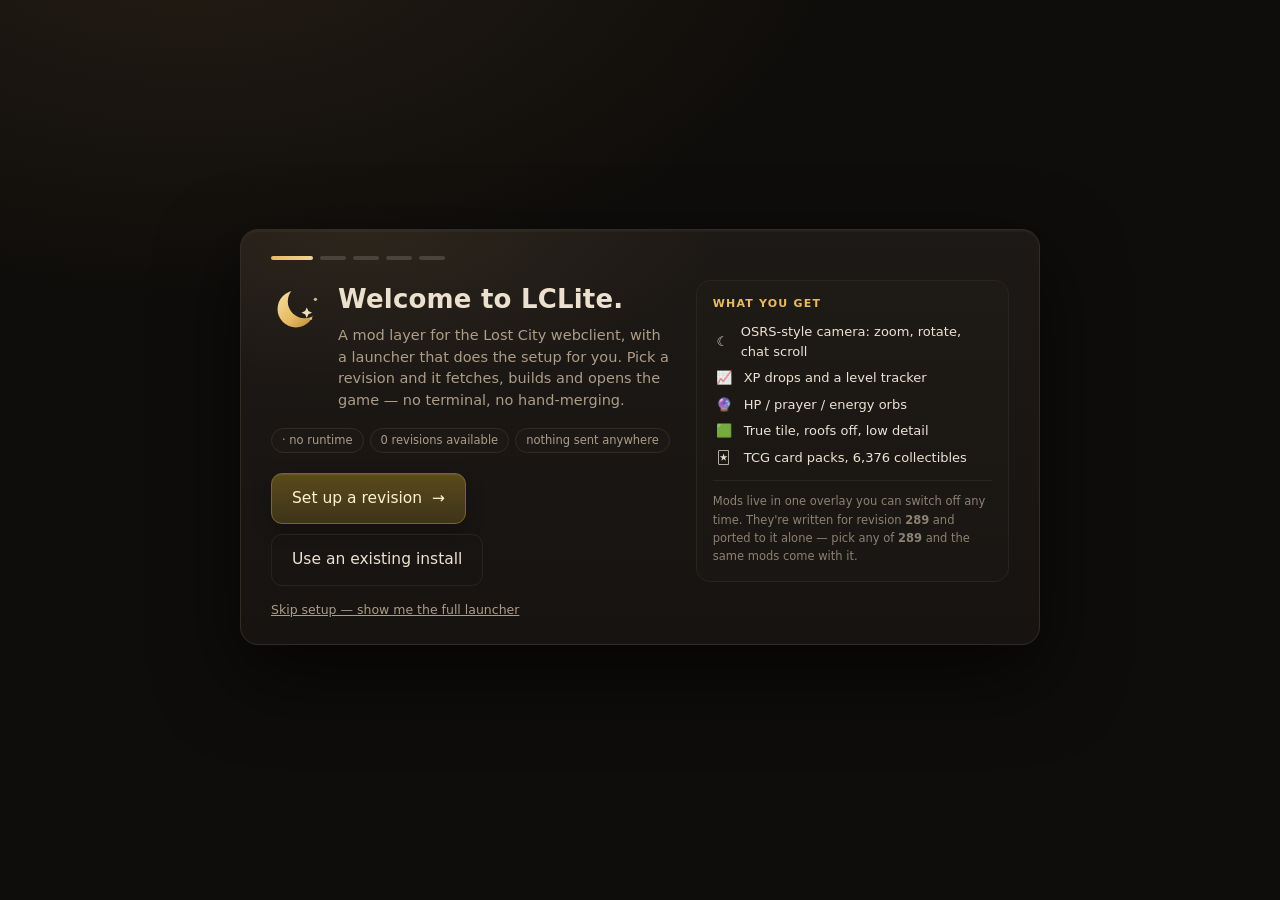
==== launcher/ui/index.html @ 42425c9b "launcher: the overlay's revs.json decides which revisions get mods The launcher hardcoded 289 in fou" ====
<!DOCTYPE html>
<html lang="en">
<head>
<meta charset="utf-8">
<meta name="viewport" content="width=device-width, initial-scale=1">
<title>LCLite launcher</title>
<style>
  :root{
    --bg:#0f0d0b; --bg2:#15120f; --panel:#1a1613; --panel2:#211c18; --panel3:#282218;
    --line:#332c25; --line-soft:#2a2420;
    --text:#ece2d3; --dim:#ac9d88; --dim2:#8d8172;
    --accent:#e6bb63; --accent-dim:#8a6f2f; --good:#8fbf6a; --warn:#d9a75f; --bad:#d9705f;
    --mono:ui-monospace,"Cascadia Mono",Consolas,"SF Mono",monospace;
    --shadow:0 10px 30px #0008, 0 2px 6px #0006;
    --radius:12px;
  }
  *{box-sizing:border-box}
  html,body{height:100%}
  body{
    margin:0;background:radial-gradient(1200px 700px at 15% -10%,#241d14 0%,#0f0d0b 55%) fixed;
    color:var(--text);font:14.5px/1.5 system-ui,"Segoe UI",Roboto,Helvetica,sans-serif;
    -webkit-font-smoothing:antialiased;
  }
  a{color:var(--accent);text-decoration:none}
  a:hover{text-decoration:underline}
  ::selection{background:#e6bb6340}
  *{scrollbar-width:thin;scrollbar-color:#4a4238 transparent}
  ::-webkit-scrollbar{width:11px;height:11px}
  ::-webkit-scrollbar-track{background:transparent}
  ::-webkit-scrollbar-thumb{background:#3f382f;border-radius:99px;border:3px solid transparent;background-clip:content-box}
  ::-webkit-scrollbar-thumb:hover{background:#5a5145;background-clip:content-box}
  button{font:inherit;color:var(--text);background:linear-gradient(180deg,#2b241d,#221c17);border:1px solid var(--line);
    border-radius:9px;padding:8px 13px;cursor:pointer;transition:transform .08s ease,border-color .15s,background .15s,box-shadow .15s}
  button:hover:not(:disabled){border-color:#4d4237;background:linear-gradient(180deg,#332a22,#282019)}
  button:active:not(:disabled){transform:translateY(1px)}
  button:disabled{opacity:.42;cursor:not-allowed}
  button:focus-visible,input:focus-visible,select:focus-visible,.card:focus-visible,
  .install:focus-visible,.rev:focus-visible,summary:focus-visible{outline:2px solid #e6bb6370;outline-offset:2px}
  button.primary{background:linear-gradient(180deg,#5a4a1c,#3d3418);border-color:#7a6526;color:#fdf1cf;box-shadow:0 1px 0 #ffffff14 inset,0 6px 18px #0004}
  button.primary:hover:not(:disabled){background:linear-gradient(180deg,#6b5822,#4a3f1c);border-color:#a08434}
  button.big{padding:13px 20px;font-size:15.5px;border-radius:11px}
  button.ghost{background:transparent;border-color:var(--line-soft)}
  button.ghost:hover:not(:disabled){background:#ffffff08}
  button.danger{color:var(--bad);border-color:#4a2f2c}
  button.danger:hover:not(:disabled){background:#2a1a18;border-color:#6b3f3a}
  input[type=text],input[type=number],select{font:inherit;font-size:13px;background:#100e0c;color:var(--text);
    border:1px solid var(--line);border-radius:9px;padding:8px 10px;width:100%;transition:border-color .15s}
  input:hover,select:hover{border-color:#463c33}
  label.f{display:block;color:var(--dim);font-size:11px;letter-spacing:.9px;text-transform:uppercase;margin:12px 0 4px}

  /* ---------- shell ---------- */
  .screen{animation:screenIn .28s ease both}
  @keyframes screenIn{from{opacity:0;transform:translateY(6px)}to{opacity:1;transform:none}}
  @media (prefers-reduced-motion:reduce){*{animation:none!important;transition:none!important}}
  header.top{position:sticky;top:0;z-index:20;display:flex;flex-wrap:wrap;gap:10px;align-items:center;
    padding:11px 18px;background:#141110ee;backdrop-filter:blur(8px);border-bottom:1px solid var(--line)}
  .brand{display:flex;align-items:center;gap:10px;font-weight:600;letter-spacing:.3px}
  .brand svg{filter:drop-shadow(0 0 10px #e6bb6355)}
  .brand b{font-weight:600}
  .brand span{color:var(--accent)}
  .meta{color:var(--dim2);font-size:12px;display:flex;gap:10px;align-items:center;flex-wrap:wrap}
  .meta .dotsep{opacity:.4}
  .spacer{flex:1}
  .chips{display:flex;gap:6px;flex-wrap:wrap}
  .chip{border:1px solid var(--line);background:#1c1815;border-radius:999px;padding:3px 10px;font-size:11.5px;color:var(--dim);white-space:nowrap}
  .chip.ok{color:var(--good);border-color:#36462c;background:#182014}
  .chip.bad{color:var(--bad);border-color:#4a2f2c;background:#211413}
  .chip.bad{cursor:pointer}

  /* Left column = set up (revisions, installs, mods) and now carries the most
     content, so it gets the wider track; the right column is two compact cards
     (Server, Join server) that want to stay narrow and tall. */
  main.grid{display:grid;grid-template-columns:minmax(420px,1.12fr) minmax(360px,.88fr);gap:16px;padding:16px;align-items:start}
  @media (max-width:1000px){main.grid{grid-template-columns:1fr}}
  section.panel{background:linear-gradient(180deg,#1c1815,#181512);border:1px solid var(--line);border-radius:var(--radius);padding:14px;box-shadow:var(--shadow)}
  section.panel + section.panel{margin-top:16px}
  /* Collapsed sections keep their header and hide everything else. The header is
     the first child, so one rule covers every panel whatever it holds. */
  section.panel.collapsed > *:not(h2){display:none!important}
  section.panel.collapsed{padding-bottom:11px}
  .panel h2{margin:0 0 3px;font-size:12px;letter-spacing:1.3px;text-transform:uppercase;color:var(--accent);display:flex;align-items:center;gap:8px}
  .panel h2 .grow{flex:1}
  button.secToggle{background:none;border:none;color:var(--dim2);padding:2px 4px;font-size:11px;line-height:1;border-radius:6px;
    display:inline-flex;align-items:center;gap:5px;letter-spacing:.6px;text-transform:uppercase}
  button.secToggle:hover:not(:disabled){background:#ffffff0d;color:var(--accent)}
  button.secToggle .chev{font-size:9px;transition:transform .15s}
  section.panel.collapsed button.secToggle .chev{transform:rotate(-90deg)}
  .panel .sub{color:var(--dim2);font-size:12px;margin-bottom:10px}
  .empty{color:var(--dim2);font-size:13px;padding:10px 2px}

  /* ---------- revisions: one at a time, stepped with the arrows ---------- */
  .revlist{display:flex;flex-direction:column;gap:7px;max-height:174px;overflow:auto;padding-right:4px;scrollbar-width:thin}
  .revlist.single{max-height:56px;overflow-y:auto;overflow-x:hidden;scroll-behavior:smooth}
  /* flex-shrink would squeeze every row into the one-row window (min-height:auto
     lets it go below the specified height), so rows are pinned at their size. */
  .revlist .rev{flex:0 0 auto}
  .revlist.single .rev{height:56px;min-height:56px;overflow:hidden}
  .revlist.single .rev .tags{flex-wrap:nowrap;overflow:hidden;min-width:0}
  .stepper{display:flex;gap:5px;align-items:center}
  .stepper button{padding:4px 11px;line-height:1.2;font-size:14px;border-radius:8px;background:linear-gradient(180deg,#2f2820,#251f19)}
  .stepper .count{font-family:var(--mono);font-size:11.5px;color:var(--dim2);min-width:54px;text-align:center}
  /* the arrows are the control here, so keep a scrollbar out of the way */
  .revlist.single{scrollbar-width:none}
  .revlist.single::-webkit-scrollbar{width:0;height:0}
  .rev{display:flex;gap:10px;align-items:center;border:1px solid var(--line-soft);border-radius:10px;padding:9px 11px;
    background:linear-gradient(180deg,#1f1b17,#1a1714);transition:border-color .15s;cursor:default}
  .rev:hover{border-color:#4a4034}
  .rev.rec{border-color:#6d5a24;background:linear-gradient(180deg,#26200f,#1c1810)}
  .rev.installed{border-color:#3d4a2e}
  .rev.plain{cursor:default}
  .rev .num{font-family:var(--mono);font-size:15px;font-weight:600;min-width:52px}
  .rev .tags{display:flex;gap:5px;flex-wrap:wrap;min-width:196px}
  .rev .tag{font-size:10.5px;letter-spacing:.4px;padding:2px 7px;border-radius:6px;border:1px solid var(--line);color:var(--dim2)}
  .rev .tag.rec{color:#f2d79a;border-color:#6d5a24;background:#2a2210}
  .rev .tag.ok{color:var(--good);border-color:#36462c}
  .rev .tag.mods{color:var(--accent);border-color:#5b4a20}
  .rev .tag.off{opacity:.65}
  .rev .grow{flex:1}

  /* ---------- installs ---------- */
  .install{border:1px solid var(--line-soft);border-radius:10px;padding:9px 10px;
    background:#1c1916;cursor:pointer;transition:border-color .15s,background .15s}
  .install .top{display:flex;gap:8px;align-items:center;flex-wrap:wrap}
  .install .path{white-space:nowrap;overflow:hidden;text-overflow:ellipsis;margin-top:2px}
  .install .acts{display:flex;gap:6px;opacity:.62;transition:opacity .15s;margin-left:6px;padding-left:8px;border-left:1px solid var(--line-soft)}
  .install:hover .acts,.install.on .acts{opacity:1}
  .install .acts button{padding:4px 9px;font-size:11.5px}
  .install:hover{background:#221e1a}
  .install.on{border-color:#7a6526;background:linear-gradient(180deg,#26200f,#1d1913)}
  .install .name{font-family:var(--mono);font-size:13.5px}
  .install .path{font-family:var(--mono);font-size:11px;color:var(--dim2);white-space:nowrap;overflow:hidden;text-overflow:ellipsis}
  .pill{font-size:11px;padding:2px 8px;border-radius:999px;border:1px solid var(--line);color:var(--dim)}
  .pill.good{color:var(--good);border-color:#36462c}
  .pill.mods{color:var(--accent);border-color:#5b4a20}

  /* ---------- cards in detail ---------- */
  .card{border:1px solid var(--line-soft);border-radius:11px;padding:12px;background:var(--panel2);margin-bottom:10px}
  .card:last-child{margin-bottom:0}
  .card.selcard{border-left:3px solid var(--accent-dim)}
  .card .cap{font-size:10.5px;letter-spacing:1.1px;text-transform:uppercase;color:var(--dim2);margin-bottom:5px}
  .card h3{margin:0 0 6px;font-size:14px;display:flex;align-items:center;gap:8px}
  .card h3 .grow{flex:1}
  .path{font-family:var(--mono);font-size:11.5px;color:var(--dim2);word-break:break-all}
  .row{display:flex;gap:8px;align-items:center}
  .row.wrap{flex-wrap:wrap}
  .grid2{display:grid;grid-template-columns:1fr 1fr;gap:10px}
  .hint{color:var(--dim2);font-size:12px;margin-top:8px;line-height:1.55}
  details.block{border-top:1px solid var(--line-soft);margin-top:12px;padding-top:10px}
  details.block > summary{cursor:pointer;color:var(--dim);font-size:12.5px;list-style:none;display:flex;align-items:center;gap:7px}
  details.block > summary::-webkit-details-marker{display:none}
  details.block > summary:before{content:"+";color:var(--accent);font-family:var(--mono);width:10px}
  details.block[open] > summary:before{content:"–"}
  details.block > summary:hover{color:var(--text)}
  details.block .inner{padding-top:10px}
  .note{color:var(--warn);font-size:12px;margin-top:8px}
  .status{display:flex;gap:9px;align-items:center;font-size:13px;min-height:22px}
  .dot{width:9px;height:9px;border-radius:50%;background:#5c5145;flex:0 0 auto}
  .dot.live{background:var(--good);box-shadow:0 0 10px #8fbf6a99}
  .dot.busy{background:var(--warn);animation:pulse 1.1s ease-in-out infinite}
  @keyframes pulse{50%{opacity:.3}}
  .modrow{display:flex;gap:9px;align-items:flex-start;padding:6px 0;border-bottom:1px dashed #2b2621}
  .modrow:last-child{border-bottom:none}
  .modrow input[type=checkbox]{margin-top:3px;accent-color:#c9a44f;width:15px;height:15px}
  /* required mods are always on, so they get a locked tick rather than a
     disabled checkbox — a dimmed box reads as "not included" */
  .modcheck{width:15px;height:15px;margin-top:3px;border-radius:4px;flex:0 0 auto;display:grid;place-items:center;
    background:linear-gradient(180deg,#d3ab55,#a98531);color:#241d0e;font-size:11px;font-weight:700;
    box-shadow:0 0 0 1px #6b5a2488}
  .modrow.req .mname::after{content:" · required";color:var(--accent)}
  .modrow.off{opacity:.5}
  .modrow.off .modcheck{cursor:default}
  button.primary.dirty{animation:glow 1.6s ease-in-out infinite}
  @keyframes glow{50%{box-shadow:0 0 0 1px #e6bb6366,0 0 16px #e6bb6333}}
  .modrow .mname{font-size:13px}
  .modrow .mdesc{color:var(--dim2);font-size:11.5px}
  .modlist{overflow:visible;padding-right:6px}
  .modlist .more{color:var(--dim2);font-size:11.5px;padding-top:6px;text-align:center}

  /* ---------- console ---------- */
  .console{margin:0 16px 16px;border:1px solid var(--line);border-radius:var(--radius);background:#0b0908;overflow:hidden;box-shadow:var(--shadow)}
  .console .head{display:flex;gap:8px;align-items:center;padding:8px 11px;border-bottom:1px solid var(--line);background:#141110;font-size:12px}
  .tab{padding:4px 10px;border-radius:7px;border:1px solid transparent;color:var(--dim2);cursor:pointer;font-size:11.5px}
  .tab:hover{color:var(--text)}
  .tab.on{color:var(--text);border-color:#4a4034;background:#221d18}
  .body{font-family:var(--mono);font-size:11.8px;line-height:1.55;padding:10px 12px;height:230px;overflow:auto;white-space:pre-wrap;color:#c9bfb0}
  .body .err{color:var(--bad)} .body .step{color:var(--accent)} .body .cmd{color:#7fa6c8} .body .ok{color:var(--good)}
  .console.min .body{height:0;padding:0 12px}

  /* ---------- toasts ---------- */
  #toasts{position:fixed;right:18px;bottom:18px;display:flex;flex-direction:column;gap:8px;z-index:60;max-width:380px}
  .toast{background:#221d17f2;border:1px solid var(--line);border-left:3px solid var(--accent);border-radius:10px;
    padding:10px 13px;font-size:13px;box-shadow:var(--shadow);animation:toastIn .22s ease both}
  .toast.good{border-left-color:var(--good)} .toast.bad{border-left-color:var(--bad)}
  @keyframes toastIn{from{opacity:0;transform:translateX(12px)}to{opacity:1;transform:none}}

  /* ---------- onboarding wizard ---------- */
  #wizard{min-height:100vh;display:flex;flex-direction:column;align-items:center;justify-content:center;padding:34px 20px 60px}
  .wcard{width:min(800px,100%);background:linear-gradient(180deg,#1d1916,#161311);border:1px solid var(--line);
    border-radius:18px;padding:26px 30px 24px;box-shadow:0 30px 80px #000a,0 2px 0 #ffffff08 inset;position:relative;overflow:hidden}
  .wcard:before{content:"";position:absolute;inset:-40% 40% 60% -30%;background:radial-gradient(closest-side,#e6bb6314,transparent);pointer-events:none}
  .steps{display:flex;gap:7px;margin:0 0 20px;position:relative}
  .steps i{width:26px;height:4px;border-radius:99px;background:#4b433a;transition:background .3s,width .3s;display:block}
  .steps i.on{background:linear-gradient(90deg,var(--accent),#f0d493);width:42px}
  .steps i.done{background:#b9902f}
  .whero{display:flex;align-items:flex-start;gap:15px;margin-bottom:6px}
  .whero svg{flex:0 0 auto;margin-top:3px}
  .wcols{display:grid;grid-template-columns:1.12fr .88fr;gap:26px;align-items:start}
  @media (max-width:700px){.wcols{grid-template-columns:1fr;gap:18px}}
  .aside{border:1px solid var(--line-soft);border-radius:14px;padding:15px 16px;background:linear-gradient(180deg,#1e1a16,#191613)}
  .aside h5{margin:0 0 10px;font-size:11px;letter-spacing:1.2px;text-transform:uppercase;color:var(--accent)}
  .aside ul{list-style:none;margin:0;padding:0;display:flex;flex-direction:column;gap:7px}
  .aside li{font-size:13px;color:var(--text);display:flex;gap:9px;align-items:center}
  .aside li span.i{width:22px;text-align:center;opacity:.95}
  .aside .foot{margin-top:13px;padding-top:11px;border-top:1px solid var(--line-soft);color:var(--dim2);font-size:11.5px;line-height:1.6}
  .wtitle{font-size:26px;font-weight:600;letter-spacing:.2px;margin:0 0 6px}
  .wlede{color:var(--dim);font-size:14.5px;margin:0 0 20px;max-width:58ch}
  .wfoot{display:flex;gap:10px;align-items:center;margin-top:22px;padding-top:16px;border-top:1px solid var(--line-soft)}
  .wfoot .spacer{flex:1}
  .choice{display:flex;gap:14px;align-items:flex-start;border:1px solid var(--line-soft);border-radius:14px;padding:16px;
    background:#1c1916;cursor:pointer;transition:border-color .15s,background .15s,transform .1s;text-align:left;width:100%}
  .choice:hover{border-color:#5c4f3f;background:#221e1a;transform:translateY(-1px)}
  .choice .ico{width:42px;height:42px;border-radius:11px;display:grid;place-items:center;background:#241f18;border:1px solid var(--line);flex:0 0 auto}
  .choice h4{margin:0 0 3px;font-size:15px}
  .choice p{margin:0;color:var(--dim2);font-size:12.5px;line-height:1.5}
  .choice + .choice{margin-top:10px}
  .revecard{display:flex;gap:12px;align-items:center;border:1px solid var(--line-soft);border-radius:12px;padding:12px 14px;
    background:#1b1815;cursor:pointer;transition:border-color .15s,background .15s}
  .revecard + .revecard{margin-top:8px}
  .revecard:hover{border-color:#514636;background:#211d19}
  .revecard.on{border-color:#9c8129;background:linear-gradient(180deg,#302710,#211b10);
    box-shadow:inset 3px 0 0 var(--accent),0 0 0 1px #8a722944,0 8px 22px #0005}
  .revecard .n{font-family:var(--mono);font-size:20px;font-weight:600;min-width:64px}
  .revecard .t{font-size:12px;color:var(--dim2)}
  .revecard .grow{flex:1}
  .revecard .tick{width:20px;height:20px;border-radius:50%;border:1px solid var(--line);display:grid;place-items:center;color:transparent}
  .revecard.on .tick{background:var(--accent);border-color:var(--accent);color:#2a2213}
  .revscroll{max-height:220px;overflow:auto;padding-right:10px;scrollbar-width:thin}
  .footpath{color:var(--dim2);font-size:11.5px;font-family:var(--mono);max-width:34ch;overflow:hidden;
    text-overflow:ellipsis;white-space:nowrap}
  details.more summary{color:var(--dim);cursor:pointer;font-size:12.5px}
  details.more summary:hover{color:var(--accent)}
  details.more .body{color:var(--dim2);font-size:12px;margin-top:8px;line-height:1.7}
  .phases{display:flex;flex-direction:column;gap:9px;margin:6px 0 4px}
  .phase{display:flex;gap:11px;align-items:center;color:var(--dim2);font-size:13.5px;transition:color .2s}
  .phase .mark{width:22px;height:22px;border-radius:50%;border:1px solid var(--line);display:grid;place-items:center;font-size:12px;flex:0 0 auto}
  .phase.active{color:var(--text)}
  .phase.active .mark{border-color:var(--accent);color:var(--accent);animation:spin 1.1s linear infinite;border-top-color:transparent;border-right-color:transparent}
  .phase.done{color:var(--dim)}
  .phase.done .mark{border-color:#3d4a2e;color:var(--good)}
  @keyframes spin{to{transform:rotate(360deg)}}
  .peek{margin-top:12px;background:#0d0b09;border:1px solid var(--line-soft);border-radius:9px;padding:9px 11px;
    font-family:var(--mono);font-size:11.4px;color:#a89c8c;max-height:92px;overflow:auto;white-space:pre-wrap}
  .wcheck{display:flex;flex-wrap:wrap;gap:8px;margin-top:6px}
  .wcheck span{border:1px solid var(--line);border-radius:999px;padding:4px 10px;font-size:12px;color:var(--dim);background:#1b1815}
  .kbd{border:1px solid var(--line);border-bottom-width:2px;border-radius:5px;padding:1px 5px;font-family:var(--mono);font-size:11px;color:var(--dim)}
  .linky{background:none;border:none;color:var(--dim);text-decoration:underline;cursor:pointer;padding:0;font-size:12.5px}
  .linky:hover{color:var(--accent)}
  .skeleton{height:120px;border-radius:12px;background:linear-gradient(90deg,#1b1815,#221e1a,#1b1815);background-size:200% 100%;animation:shimmer 1.4s ease-in-out infinite}
  @keyframes shimmer{0%{background-position:120% 0}100%{background-position:-120% 0}}
  .sronly{position:absolute;width:1px;height:1px;overflow:hidden;clip:rect(0 0 0 0)}
</style>
</head>
<body>
<div id="toasts" aria-live="polite"></div>
<div id="root"><div style="padding:60px"><div class="skeleton" style="width:min(760px,100%);margin:0 auto"></div></div></div>

<script>
const TOKEN = "__LCLITE_TOKEN__";
let S = null, sel = null, view = "auto", logWhich = "job", busyJob = null;
let cursors = { job: 0, server: 0, proxy: 0 }, mainLog = [];
let wiz = { step: 0, rev: null, path: "", jobId: null, phase: -1, error: "", mode: "fresh" };
let folder = "";
// Section signatures: a poll must never stomp on what you're doing (tick boxes,
// typed ports, a selected checkbox), so each block re-renders only when the
// data behind it actually changed.
let sig = { revs: "", installs: "", mods: "" };
// How many mod rows show while the mod list is folded (the list is a fold of its
// own, inside the LCLite mods section).
const MOD_PREVIEW = 2;
let modsOpen = false;
// Sections folded away, adopted from /api/state on the first render. The local
// set is what renders — the 2.5s poll must never flip a panel back under you.
let collapsed = null;

/* ---------------------------------------------------------------- plumbing */
async function api(path, body) {
  const opt = { headers: { "X-LCLite-Token": TOKEN }, method: body === undefined ? "GET" : "POST" };
  if (body !== undefined) { opt.headers["Content-Type"] = "application/json"; opt.body = JSON.stringify(body); }
  const res = await fetch("/api/" + path, opt);
  let data = {};
  try { data = await res.json(); } catch (e) {}
  if (data && data.ok === false) throw new Error(data.error || "request failed");
  return data;
}
const $ = id => document.getElementById(id);
function esc(s){ return String(s == null ? "" : s).replace(/[&<>"]/g, c => ({ "&":"&amp;","<":"&lt;",">":"&gt;",'"':"&quot;" }[c])); }
function mb(bytes){ return bytes ? (bytes/1048576).toFixed(1) + " MB" : ""; }
function ago(ts){
  if (!ts || ts.startsWith("0001")) return "";
  const d = (Date.now() - new Date(ts).getTime()) / 1000;
  if (isNaN(d)) return "";
  if (d < 90) return "just now";
  if (d < 3600) return Math.round(d/60) + " min ago";
  if (d < 86400) return Math.round(d/3600) + " h ago";
  const days = Math.round(d/86400);
  return days === 1 ? "yesterday" : days + " days ago";
}
function toast(msg, kind){
  const el = document.createElement("div");
  el.className = "toast " + (kind || "");
  el.textContent = msg;
  $("toasts").appendChild(el);
  setTimeout(() => { el.style.opacity = "0"; el.style.transform = "translateX(10px)"; el.style.transition = "all .25s"; }, 4200);
  setTimeout(() => el.remove(), 4600);
}
async function act(fn, label, quiet){
  try { return await fn(); }
  catch (e) { if (!quiet) toast((label ? label + ": " : "") + e.message, "bad"); mainLog.push(["err", "!! " + e.message]); throw e; }
}

/* ---------------------------------------------------------------- state */
async function refresh(first){
  try { S = await api("state"); }
  catch (e) { if (first) setTimeout(() => refresh(true), 1500); return; }
  render();
}
async function refreshRevs(force){
  if (force) toast("Reading the Lost City branch lists…");
  try {
    const r = await api("revs");
    if (r.note) toast(r.note, "bad");
    await refresh();
  } catch (e) { toast("Could not read the branch lists: " + e.message, "bad"); }
}

/* ---------------------------------------------------------------- render */
// The wizard is a place you go, not a condition that can flip under you: once
// the setup starts, the install showing up in state must not yank the screen
// away mid-progress. So the view is decided once and then only changed by you.
function decideView(){
  if (view !== "auto") return;
  const fresh = (S.installs || []).length === 0 && !S.skip_wizard;
  view = fresh ? "wizard" : "main";
  // Land on something: the last revision used, else the first install.
  if (view === "main" && !sel && (S.installs || []).length) {
    const pick = (S.installs || []).find(i => i.rev_label === S.last_rev) || (S.installs || [])[0];
    sel = pick.id;
  }
  // Reloading the page during a setup? Pick the install back up where it is.
  const job = S.job;
  if (view === "wizard" && job && job.status === "running" && ["install", "mods", "build"].includes(job.kind)) {
    wiz.step = INSTALLING;
    wiz.rev = job.install_id || wiz.rev;
    wiz.phase = phaseOf(job.step, job.lines || []);
    busyJob = job.id;
    cursors.job = 0;
  }
}

function render(){
  if (!S) return;
  decideView();
  // Sections the user folded away live in launcher.json; adopt them once.
  if (collapsed === null) collapsed = new Set(S.collapsed || []);
  const showWizard = view === "wizard";
  const want = showWizard ? "wizard" : "main";
  if ($("root").dataset.view !== want) {
    $("root").dataset.view = want;
    sig = { revs: "", installs: "", mods: "" };
    sigWiz = "";
    $("root").innerHTML = showWizard ? wizardHTML() : mainHTML();
    if (showWizard) renderWizard(); else { renderMain(true); wireRevScroll(); }
    applySections();
    return;
  }
  if (showWizard) renderWizard(); else renderMain(false);
}

/* ---- collapsible sections -------------------------------------------------- */
// Folded-away sections are remembered in launcher.json, not localStorage: the UI
// port is random per run, so a browser-side preference would reset every launch.
function secToggle(key){
  return `<button class="secToggle" data-sec-toggle="${key}" onclick="toggleSection('${key}')" aria-expanded="true"
    title="fold this section away"><span class="lab">Hide</span><span class="chev">▼</span></button>`;
}

function applySections(){
  if (!collapsed) return;
  document.querySelectorAll("section.panel[data-sec]").forEach(sec => {
    const off = collapsed.has(sec.dataset.sec);
    sec.classList.toggle("collapsed", off);
    const btn = sec.querySelector(".secToggle");
    if (!btn) return;
    btn.setAttribute("aria-expanded", off ? "false" : "true");
    btn.title = off ? "show this section" : "fold this section away";
    const lab = btn.querySelector(".lab");
    if (lab) lab.textContent = off ? "Show" : "Hide";
  });
}

function toggleSection(key){
  if (!collapsed) collapsed = new Set();
  if (collapsed.has(key)) collapsed.delete(key); else collapsed.add(key);
  applySections();
  api("config", { collapsed: [...collapsed] }).catch(e => toast("Could not remember that: " + e.message, "bad"));
}

// Folding the mod list is a view change only: what is ticked lives in modPick, so
// uncommitted ticks survive it (and stay counted).
function toggleModList(){
  modsOpen = !modsOpen;
  const el = $("mods");
  if (el) { el.innerHTML = modsHTML(); refreshModsDirty(); }
}

/* ================================ THE WIZARD ============================= */
const WELCOME = 0, PICK = 1, READY2GO = 2, INSTALLING = 3, DONE = 4;

function wizardHTML(){
  return `<div id="wizard" class="screen"><div class="wcard">
    <div class="steps">${[WELCOME,PICK,READY2GO,INSTALLING,DONE].map(i =>
      `<i class="${wiz.step === i ? "on" : (wiz.step > i ? "done" : "")}"></i>`).join("")}</div>
    <div id="wbody"></div>
  </div></div>`;
}

let sigWiz = "";
function renderWizard(){
  const b = $("wbody");
  if (!b) return;
  // Pressing Start at the end of setup is the last step, not a dead end: once the
  // world answers, move the user on to the launcher itself (after a beat, so the
  // "your world is up" state is visible).
  if (wiz.step === DONE && wiz.autoFinish && !wiz.leaving && S.engine && S.engine.state === "running") {
    wiz.leaving = true;
    setTimeout(() => {
      toast("Here's the launcher — your world is running on the Server panel.", "good");
      finishWizard(true);
    }, 2200);
  }
  // The progress dots live in the static shell, so they are not rebuilt with the
  // step body — update them here or they silently stick on step one.
  document.querySelectorAll(".steps i").forEach((el, i) => {
    el.className = wiz.step === i ? "on" : (wiz.step > i ? "done" : "");
  });
  // Don't rebuild the wizard on every poll: only when something it shows changed.
  // (Live phase ticks are done in place by renderPeek.)
  const s = [wiz.step, wiz.rev, wiz.error, (S.revs || []).length, (S.installs || []).length,
             S.recommended, S.engine && S.engine.state, (S.overlay_revs || []).join(",")].join("|");
  if (s === sigWiz) return;
  sigWiz = s;
  const rec = (S.revs || []).find(r => r.recommended) || (S.revs || [])[0];
  switch (wiz.step) {
    case WELCOME: {
      const modsRev = overlayRevs()[0];
      b.innerHTML = `
        <div class="wcols">
          <div>
            <div class="whero">
              ${logo(52)}
              <div>
                <h1 class="wtitle">Welcome to LCLite.</h1>
                <p class="wlede" style="margin-bottom:0">A mod layer for the Lost City webclient, with a launcher that
                does the setup for you. Pick a revision and it fetches, builds and opens the game — no terminal, no
                hand-merging.</p>
              </div>
            </div>
            <div class="chips" style="margin:16px 0 20px">
              <span class="chip">${mb(S.binary_size)} · no runtime</span>
              <span class="chip">${(S.revs || []).length} revisions available</span>
              <span class="chip">nothing sent anywhere</span>
            </div>
            <div class="row" style="gap:10px;flex-wrap:wrap">
              <button class="primary big" onclick="wizGo(${PICK})">Set up a revision&nbsp; →</button>
              <button class="big ghost" onclick="wizCustom()">Use an existing install</button>
            </div>
            <div style="margin-top:13px"><button class="linky" onclick="wizSkip()">Skip setup — show me the full launcher</button></div>
          </div>
          <aside class="aside">
            <h5>What you get</h5>
            <ul>
              <li><span class="i">☾</span>OSRS-style camera: zoom, rotate, chat scroll</li>
              <li><span class="i">📈</span>XP drops and a level tracker</li>
              <li><span class="i">🔮</span>HP / prayer / energy orbs</li>
              <li><span class="i">🟩</span>True tile, roofs off, low detail</li>
              <li><span class="i">🃏</span>TCG card packs, ${"6,376"} collectibles</li>
            </ul>
            <div class="foot">Mods live in one overlay you can switch off any time. They're written for revision
            <b>${esc(modsRev)}</b> and ported to ${overlayRevs().length > 1 ? "the other revisions this build supports" : "it alone"} — pick any of
            <b>${overlayRevs().map(esc).join(", ")}</b> and the same mods come with it.</div>
          </aside>
        </div>`;
      break;
    }
    case PICK: {
      const playable = (S.revs || []).filter(r => r.engine && r.content);
      const rest = (S.revs || []).filter(r => !(r.engine && r.content));
      if (!wiz.rev && rec) wiz.rev = rec.name;
      b.innerHTML = `
        <h1 class="wtitle">Which Lost City revision would you like to use?</h1>
        <p class="wlede">${rec ? `<b>${esc(rec.name)}</b> is the one Lost City is developing right now${S.recommended_updated ? ` (content updated ${ago(S.recommended_updated)})` : ""} — pick it unless you want to visit an older moment in the game's history.` : "Pick a revision to install."}</p>
        <div class="revscroll">
          ${playable.map(r => {
            const on = r.name === wiz.rev;
            const mods = hasMods(r.name);
            return `<div class="revecard ${on ? "on" : ""}" tabindex="0" role="radio" aria-checked="${on}" onclick="wizPick('${esc(r.name)}')" onkeydown="if(event.key==='Enter'||event.key===' '){event.preventDefault();wizPick('${esc(r.name)}')}">
              <div class="n">${esc(r.name)}</div>
              <div class="grow">
                <div>${r.recommended ? "Recommended" : "Lost City revision"} ${r.client ? "" : "<span class='t'>(server + content only)</span>"}</div>
                <div class="t">${mods ? "LCLite mods available — camera, XP drops, orbs, true tile, TCG" : "vanilla upstream client, no LCLite mods yet (the overlay supports " + overlayRevs().map(esc).join(", ") + ")"}</div>
              </div>
              <div class="tick">✓</div>
            </div>`;
          }).join("")}
        </div>
        ${rest.length ? `<details class="more" style="margin-top:14px"><summary>More branches — client-only work (${rest.length})</summary>
          <div class="body">${rest.map(r => esc(r.name)).join(" · ")}<br>These have no matching server content, so they can't be installed here.</div></details>` : ""}
        <div class="wfoot">
          <button class="ghost" onclick="wizGo(${WELCOME})">Back</button>
          <span class="spacer"></span>
          <span class="footpath" title="${esc(S.data_dir)}">${wiz.rev ? "installs to " + esc(S.data_dir) : "pick a revision to continue"}</span>
          <button class="primary" ${wiz.rev ? "" : "disabled"} onclick="wizGo(${READY2GO})">Continue →</button>
        </div>`;
      break;
    }
    case READY2GO: {
      const mods = hasMods(wiz.rev);
      b.innerHTML = `
        <h1 class="wtitle">What you're getting</h1>
        <p class="wlede">Revision <b>${esc(wiz.rev || "")}</b>, built on your machine.</p>
        <div class="card">
          <h3>We will</h3>
          <div class="phases" style="margin:2px 0 0">
            <div class="phase"><span class="mark">↓</span>Download the Lost City client, engine and content at ${esc(wiz.rev || "")}</div>
            <div class="phase"><span class="mark">⚙</span>Install the server's dependencies (~1 min)</div>
            <div class="phase"><span class="mark">✦</span>${mods ? "Apply the LCLite mods and build your client" : "Build the client bundle"}</div>
          </div>
        </div>
        ${mods ? `<div class="card">
          <h3>LCLite comes along <span class="grow"></span><span class="pill mods">on by default</span></h3>
          <div class="wcheck">
            <span>☾ OSRS camera</span><span>📈 XP drops</span><span>🔮 Stat orbs</span><span>🟩 True tile</span>
            <span>🃏 TCG packs</span><span>🚀 GPU (beta)</span><span>⚙ F1 panel</span>
          </div>
          <div class="hint">Everything is a toggle afterwards — the F1 panel in-game, or this launcher's mod list.</div>
        </div>` : `<div class="note">Heads up: the overlay has no corpus for revision ${esc(wiz.rev || "")} yet, so this revision installs vanilla. Mods are available on ${overlayRevs().map(esc).join(", ")} — you can install one of those later from the launcher.</div>`}
        <div class="hint">Around ${mods ? "1–3" : "1–2"} minutes on a normal connection. Everything stays in <span class="path">${esc(S.data_dir)}</span>.</div>
        <div class="wfoot">
          <button class="ghost" onclick="wizGo(${PICK})">Back</button>
          <span class="spacer"></span>
          <button class="primary big" onclick="wizInstall()">Install &amp; build →</button>
        </div>`;
      break;
    }
    case INSTALLING: {
      const phases = ["Fetching Lost City", "Installing what the server needs", hasMods(wiz.rev) ? "Applying LCLite mods & building" : "Building the client", "Ready to play"];
      b.innerHTML = `
        <h1 class="wtitle">Setting up ${esc(wiz.rev || "")}…</h1>
        <p class="wlede">Sit back — this part is just downloading and compiling. It only happens once per revision.</p>
        ${wiz.error ? `
          <div class="card" style="border-color:#5a3630;background:linear-gradient(180deg,#241816,#1d1413)">
            <h3 style="color:var(--bad)">Setup stopped</h3>
            <div class="hint" style="color:var(--text)">${esc(wiz.error)}</div>
            <div class="row wrap" style="margin-top:12px">
              <button class="primary" onclick="wizInstall()">Try again</button>
              <button onclick="wizGo(${READY2GO})">Back</button>
              <button onclick="finishWizard()">Open the full launcher</button>
            </div>
            <div class="hint">The full log is in the console below.</div>
          </div>`
        : `<div class="phases">${phases.map((p, i) => `
            <div class="phase ${wiz.phase === i ? "active" : (wiz.phase > i ? "done" : "")}">
              <span class="mark">${wiz.phase > i ? "✓" : (wiz.phase === i ? "" : i + 1)}</span>${p}</div>`).join("")}
          </div>
          <div class="peek" id="peek"></div>
          <div class="wfoot">
            <span class="t" style="color:var(--dim2);font-size:12px">Working…</span>
            <span class="spacer"></span>
            <button class="ghost" onclick="openConsoleNow()">Full log →</button>
          </div>`}`;
      break;
    }
    case DONE: {
      const inst = (S.installs || []).find(i => i.rev_label === wiz.rev) || (S.installs || [])[0];
      const eng = S.engine || {};
      b.innerHTML = `
        <div class="whero">
          <div style="width:48px;height:48px;border-radius:14px;display:grid;place-items:center;background:#1f2a17;border:1px solid #3d4a2e;color:var(--good);font-size:24px">✓</div>
          <div>
            <h1 class="wtitle">You're ready.</h1>
            <p class="wlede" style="margin:0">${esc(wiz.rev || "")} is installed and built. Press Start to launch the world and open the client —
            and the launcher itself opens once your world is up.</p>
          </div>
        </div>
        <div class="card">
          <div class="status"><span class="dot ${eng.state === "running" ? "live" : eng.state === "starting" ? "busy" : ""}"></span>
          ${eng.state === "running" ? `World is up — <a href="http://localhost${eng.port == 80 ? "" : ":" + eng.port}/rs2.cgi" target="_blank">open the client</a>`
            : eng.state === "starting" ? "Starting the world…" : "No world running yet"}</div>
          <div class="row wrap" style="margin-top:12px;align-items:flex-end">
            ${eng.state === "running"
              ? `<button class="primary big" onclick="openClient()">Open the client →</button><button onclick="stopServer()">Stop the world</button>`
              : `<button class="primary big" onclick="playFromWizard()">Start ${esc(wiz.rev || "")} →</button>
                 <div style="max-width:120px"><label class="f" style="margin-top:0">Web port</label>
                   <input type="number" id="wizport" min="1" max="65535" value="${eng.port || 80}"></div>`}
          </div>
          <div class="hint">First boot repacks the game cache, so give it a minute — progress and the full log live in the launcher's console.</div>
        </div>
        <div class="wfoot">
          <button class="ghost" onclick="wizGo(${PICK})">Install another revision</button>
          <span class="spacer"></span>
          <button onclick="finishWizard()">Open the launcher now</button>
        </div>`;
      break;
    }
  }
}

function wizGo(step){ wiz.step = step; wiz.error = ""; wiz.leaving = false; render(); }
function wizPick(rev){ wiz.rev = rev; render(); }
function wizCustom(){ wiz.mode = "custom"; pickFolder(true); }
async function wizSkip(){ await act(() => api("config", { skip_wizard: true }), "config", true); view = "main"; await refresh(); }
async function finishWizard(quiet){
  if (wiz.mode !== "custom") await act(() => api("config", { skip_wizard: true }), "config", true);
  view = "main";
  const inst = (S.installs || []).find(i => i.rev_label === wiz.rev);
  if (inst) sel = inst.id;
  await refresh();
  if (!quiet) toast("Launcher unlocked — revisions, mods and custom servers are in the full view.", "good");
}
async function wizInstall(){
  wiz.step = INSTALLING; wiz.phase = 0; wiz.error = ""; render();
  try {
    const r = await api("install", { rev: wiz.rev, client: true, overlay: hasMods(wiz.rev) });
    busyJob = r.job; cursors.job = 0;
    const job = await waitForJob(r.job);
    if (job.status !== "ok") { wiz.error = job.err || "install failed"; render(); return; }
    wiz.phase = 3;
    sel = wiz.rev;
    await refresh();
    setTimeout(() => { wiz.step = DONE; render(); }, 550);
  } catch (e) {
    wiz.error = e.message; render();
  }
}
async function waitForJob(id){
  for (;;) {
    const r = await api("job?id=" + encodeURIComponent(id) + "&since=" + cursors.job).catch(() => null);
    const job = r && r.job;
    if (!job) { await new Promise(s => setTimeout(s, 700)); continue; }
    for (const ln of job.lines || []) {
      cursors.job = Math.max(cursors.job, ln.n + 1);
      pushLog(classify(ln.text), ln.text);
    }
    if (wiz.step === INSTALLING) {
      const p = phaseOf(job.step, job.lines || []);
      if (p > wiz.phase) wiz.phase = p;
      renderPeek();
    }
    if (job.status !== "running") return job;
    await new Promise(s => setTimeout(s, 700));
  }
}
function phaseOf(step, lines){
  const s = (step || "").toLowerCase();
  let p = 0;
  if (/dependenc|npm install/.test(s)) p = 1;
  if (/mod|build|bundle/.test(s)) p = 2;
  return p;
}
function renderPeek(){
  const peek = $("peek");
  if (!peek) return;
  const tail = mainLog.slice(-4).map(l => l[1]).join("\n");
  peek.textContent = tail || "…";
  peek.scrollTop = peek.scrollHeight;
  // phase markers without a full re-render (keeps the spinner smooth)
  document.querySelectorAll("#wbody .phase").forEach((el, i) => {
    el.className = "phase " + (wiz.phase === i ? "active" : (wiz.phase > i ? "done" : ""));
    const m = el.querySelector(".mark");
    if (m) m.textContent = wiz.phase > i ? "✓" : (wiz.phase === i ? "" : String(i + 1));
  });
}

/* ================================ FULL VIEW ============================== */
function mainHTML(){
  // Tool names/versions come straight from --version, so strip the tool's own
  // name ("git version 2.53" / "bun 1.4.2") before showing it.
  const toolList = (S.tools || []).map(t => {
    let v = (t.version || "").replace(/^v/, "");
    if (t.name === "git") v = v.replace(/^git version\s*/i, "");
    if (t.name === "bun") v = v.replace(/^bun\s*/i, "").replace(/^v/, "");
    return { ...t, clean: v };
  });
  const missing = toolList.filter(t => !t.ok);
  // Diagnostic info stays quiet unless it needs you: one chip when everything is
  // there, a clickable one per missing tool when it isn't.
  const tools = toolList.length
    ? (missing.length
        ? missing.map(t => `<span class="chip bad" ${t.name === "bun" ? `onclick="installBun()"` : ""} title="${esc(t.hint || "")}${t.name === "bun" ? " — click to fetch it" : ""}">✗ ${esc(t.name)}</span>`).join("")
        : `<button class="ghost" style="padding:3px 10px;font-size:11.5px" title="click for versions" onclick="showTools()">tools ✓</button>`)
    : "";
  return `
  <div class="screen">
    <header class="top">
      <div class="brand">${logo(22)}<div><b>LCLite</b> <span>launcher</span></div></div>
      <div class="meta">
        <span>v${esc(S.version)}</span><span class="dotsep">·</span>
        <span title="the entire launcher">${mb(S.binary_size)} single file</span>
      </div>
      <span class="spacer"></span>
      <span class="chips">${tools}</span>
      <button class="ghost" onclick="refreshRevs(true)">Refresh branches</button>
      <button class="ghost" onclick="openWizardAgain()">Setup guide</button>
      <button class="ghost" onclick="quitLauncher()">Quit</button>
    </header>

    <main class="grid">
      <div>
        <section class="panel" data-sec="revs">
          <h2>Lost City revisions<span class="grow"></span>
            <span class="stepper">
              <button id="revup" aria-label="previous revision" title="previous revision (or ↑)" onclick="stepRev(-1)">▲</button>
              <span class="count" id="revcount">1 / ${(S.revs || []).length}</span>
              <button id="revdown" aria-label="next revision" title="next revision (or ↓)" onclick="stepRev(1)">▼</button>
            </span>${secToggle("revs")}</h2>
          <div class="sub">${S.revs_at ? "last checked " + ago(S.revs_at) : "from the Lost City repos"} · install a revision here; ones you already have are marked, and live in the list below</div>
          <div class="revlist single" id="revlist">${revRows()}</div>
        </section>

        <section class="panel" data-sec="installs">
          <h2>Installs<span class="grow"></span>
            ${(S.installs || []).length ? `<span class="chip ok">${(S.installs || []).length} installed</span>` : ""}${secToggle("installs")}</h2>
          <div class="sub">your installed revisions — pick one and its mods appear below</div>
          <div id="installs">${installRows()}</div>
          <div id="installcard">${installCardHTML()}</div>
          <details class="block">
            <summary>Use an existing folder instead</summary>
            <div class="inner">
              <div class="path" id="importpath">${folder ? esc(folder) : "no folder picked yet"}</div>
              <div class="row" style="margin-top:9px">
                <button onclick="pickFolder()">Browse…</button>
                <button class="primary" ${folder ? "" : "disabled"} onclick="importFolder()">Add it</button>
              </div>
              <div class="hint">Any folder holding <b>webclient/</b> and <b>engine/</b> works. With <b>lclite/</b> inside it on revision ${esc(overlayRevs().join(" / "))}, mods are offered too.</div>
            </div>
          </details>
        </section>

        <section class="panel" data-sec="mods">
          <h2>LCLite mods<span class="grow"></span>${secToggle("mods")}</h2>
          <div id="mods">${modsHTML()}</div>
        </section>
      </div>

      <div>
        <section class="panel" data-sec="server">
          <h2>Server<span class="grow"></span><span class="chip" style="text-transform:none;letter-spacing:0">this machine</span>${secToggle("server")}</h2>
          ${serverHTML()}
        </section>

        <section class="panel" data-sec="join">
          <h2>Join server<span class="grow"></span><span class="chip" style="text-transform:none;letter-spacing:0">somewhere else</span>${secToggle("join")}</h2>
          ${joinHTML()}
        </section>
      </div>
    </main>

    <div class="console" id="console">
      <div class="head">
        <div class="row" style="gap:4px">
          <div class="tab on" data-which="job" onclick="setLog('job')">Task</div>
          <div class="tab" data-which="server" onclick="setLog('server')">Server</div>
          <div class="tab" data-which="proxy" onclick="setLog('proxy')">Bridge</div>
        </div>
        <span class="spacer"></span>
        <span class="meta" id="jobstatus"></span>
        <button class="ghost" onclick="clearLog()">Clear</button>
        <button class="ghost" onclick="toggleConsole()">Hide</button>
      </div>
      <div class="body" id="logbody"></div>
    </div>
  </div>`;
}

// Which revisions the overlay in this launcher has a corpus for. The server reads it
// from the overlay's revs.json (overlay_revs); a mods chip and the wizard's install
// request both come from here, so there is exactly one answer to "does this rev come
// with mods?".
function overlayRevs(){
  const list = (S.overlay_revs || []).filter(Boolean);
  return list.length ? list : [S.overlay_rev || "289"];
}
function hasMods(rev){ return overlayRevs().includes(String(rev)); }

function revRows(){
  const installed = new Map((S.installs || []).map(i => [i.rev_label || i.id, i]));
  const rank = r => r.recommended ? 0 : ((r.engine && r.content) ? 1 : 2);
  const num = n => { const m = String(n).match(/^[0-9.]+/); return m ? parseFloat(m[0]) : -1; };
  const order = (S.revs || []).slice().sort((a, b) =>
    rank(a) - rank(b) || num(b.name) - num(a.name) || String(a.name).localeCompare(String(b.name)));
  return order.map(r => {
    const have = installed.get(r.name);
    const playable = r.engine && r.content;
    // Ordered by what matters most: a one-row window can clip the tail, so the
    // tooltip carries the full story.
    const tags = [];
    if (r.recommended) tags.push('<span class="tag rec">recommended</span>');
    if (hasMods(r.name)) tags.push('<span class="tag mods">mods available</span>');
    if (!playable) tags.push('<span class="tag off">client only</span>');
    // One accent per list: the row you should press is the recommended revision.
    const cls = r.recommended ? "primary" : "ghost";
    // Installed revisions are a state, not an action — this list installs and
    // reports, it never selects (that lives in the installs list).
    const btn = have
      ? `<span class="chip ok" title="already installed at ${esc(have.path)} — manage it in the installs list">✓ installed</span>`
      : `<button class="${cls}" ${playable ? "" : "disabled"} onclick="install('${esc(r.name)}')">Install</button>`;
    const tip = `${r.name}: ${[r.client ? "client" : null, r.engine ? "engine" : null, r.content ? "content" : null].filter(Boolean).join(" + ")}`
      + (playable ? "" : " — no server content on this branch, so it can't be installed")
      + (have ? ` — installed at ${have.path}` : "");
    return `<div class="rev ${r.recommended ? "rec" : ""} ${have ? "installed" : ""} ${playable ? "" : "plain"}" title="${esc(tip)}">
      <span class="num">${esc(r.name)}</span>
      <span class="tags">${tags.join("")}</span>
      <span class="grow"></span>${btn}</div>`;
  }).join("");
}

// Rows show the TAIL of the path: the folder name is the informative part, and
// truncating the head makes every install look identical (the row's tooltip
// carries the whole path).
function tailPath(p, max){
  const s = String(p == null ? "" : p);
  const n = max || 46;
  return s.length <= n ? s : "…" + s.slice(s.length - n + 1);
}

function installRows(){
  const list = S.installs || [];
  if (!list.length) return `<div class="empty">Nothing here yet — pick a revision above and we'll do the rest.</div>`;
  return list.map(i => `
    <div class="install ${sel === i.id ? "on" : ""}" tabindex="0" onclick="selectInstall('${esc(i.id)}')"
         onkeydown="if(event.key==='Enter'){selectInstall('${esc(i.id)}')}" title="${esc(i.path)}">
      <div class="top">
        <span class="name">${esc(i.id)}</span>
        ${i.missing ? '<span class="tag off" title="this folder is gone — remove it from the list">missing</span>' : ""}
        ${i.custom ? '<span class="tag off">existing folder</span>' : ""}
        ${i.missing ? "" : (i.mods_allowed ? `<span class="pill mods" title="${(i.mods || []).length || 0} of the available mods are built into this install">${(i.mods || []).length ? `${(i.mods || []).length} mods` : "no mods yet"}</span>` : "")}
        ${i.missing ? "" : (i.engine_deps
          ? '<span class="pill good" title="the engine\'s dependencies are installed — this install can start">ready</span>'
          : '<span class="pill" title="the engine\'s dependencies are not installed yet — install this revision again to finish setup">setup incomplete</span>')}
        <span class="grow"></span>
        <span class="acts">
          <button class="ghost" title="take it out of this list — nothing is deleted from disk" onclick="event.stopPropagation();removeInstall('${esc(i.id)}', false)">Remove</button>
          <button class="danger" title="${i.custom ? "folders you added are never deleted from here" : "delete these files from disk (asks first)"}"
            ${i.custom ? "disabled" : ""} onclick="event.stopPropagation();removeInstall('${esc(i.id)}', true)">Delete files</button>
        </span>
      </div>
      <div class="path" title="${esc(i.path)}">${esc(tailPath(i.path))}</div>
    </div>`).join("");
}

function currentInstall(){ return (S.installs || []).find(i => i.id === sel) || null; }

// What the tree currently has applied, so a tick can tell you it's not committed yet.
let modsBase = [];
// The picked mods live in JS, not in the DOM: the list folds to MOD_PREVIEW rows,
// and a hidden checkbox must still count — reading the DOM would make Apply strip
// every mod you can't see.
let modPick = null;

// initModPick seeds the selection from the install's applied mods (or the full
// available set when nothing has been applied yet). Required mods are always in.
// Mods with no hunks for this revision are never seeded: they cannot be applied here,
// so ticking them would make the dirty flag lie and the apply report a phantom change.
function initModPick(i){
  if (!i) { modPick = new Set(); return; }
  const here = (i.mods_available || []).filter(m => m.available !== false);
  const avail = here.map(m => m.name);
  const required = here.filter(m => m.required).map(m => m.name);
  const on = (i.mods && i.mods.length) ? i.mods : avail;
  modPick = new Set(avail.filter(n => on.includes(n) || required.includes(n)));
}

function modSelection(){
  return [...(modPick || [])].sort();
}

function onModTick(el){
  if (!modPick) modPick = new Set();
  if (el.checked) modPick.add(el.dataset.mod); else modPick.delete(el.dataset.mod);
  refreshModsDirty();
}

function refreshModsDirty(){
  const cur = modSelection();
  const base = [...modsBase].sort();
  const dirty = JSON.stringify(cur) !== JSON.stringify(base);
  const hint = $("modsdirty");
  if (hint) hint.style.display = dirty ? "" : "none";
  const btn = $("applymods");
  if (btn) {
    btn.classList.toggle("dirty", dirty);
    btn.textContent = dirty ? "Apply mods & build *" : "Apply mods & build";
  }
}

// The selected install: what it is, how it's doing, and the two git-level jobs
// (update / rebuild). It sits under the install list because it describes the
// row you picked — the everyday things (Start, mods) have panels of their own.
function installCardHTML(){
  const i = currentInstall();
  if (!i) {
    return `<div class="empty">${(S.installs || []).length ? "Pick an install above." : "Install a revision and it shows up here — mods, server, housekeeping."}</div>`;
  }
  if (i.missing) {
    return `
      <div class="card" style="border-color:#5a3630;background:linear-gradient(180deg,#241816,#1d1413)">
        <h3 style="color:var(--bad)">This folder is gone</h3>
        <div class="path">${esc(i.path)}</div>
        <div class="hint">The launcher remembers it, but nothing is at that path any more — it was moved,
        deleted, or it points at an older layout. Taking it out of the list changes nothing on disk.</div>
        <button style="margin-top:10px" onclick="removeInstall('${esc(i.id)}', false)">Remove from the list</button>
      </div>`;
  }
  const facts = [
    i.has_client ? "client ✓" : "client ✗",
    i.has_engine ? "engine ✓" : "engine ✗",
    i.has_overlay ? "overlay ✓" : "overlay ✗",
    i.engine_deps ? "deps ✓" : "deps ✗",
    i.client_bundle ? "bundle ✓" : "bundle ✗"
  ].join(" · ");
  return `
    <div class="card selcard">
      <div class="cap">Selected install</div>
      <h3>${esc(i.rev_label || i.id)} ${i.custom ? '<span class="tag off">existing folder</span>' : ""}
        <span class="grow"></span>${i.engine_deps
          ? '<span class="pill good" title="the engine\'s dependencies are installed — this install can start">ready</span>'
          : '<span class="pill" title="the engine\'s dependencies are not installed yet">setup incomplete</span>'}</h3>
      ${i.engine_deps ? "" : `<div class="hint" style="margin-top:2px">The engine's dependencies aren't installed here yet, so
        <b>Start</b> would fail — ${i.custom
          ? `run <span class="path">npm install</span> in its <span class="path">engine/</span> folder to finish it.`
          : `<b>Update from GitHub</b> below installs them.`}</div>`}
      <div class="row wrap" style="margin-top:9px">
        <button onclick="updateInstall()" ${i.custom ? "disabled" : ""}
          title="pull the newest upstream code into this install, then re-apply your mods">Update from GitHub</button>
        <button onclick="buildOnly()" title="re-apply the mods and rebuild the client bundle">Rebuild client</button>
      </div>
      <details class="block"><summary>What's in this install</summary>
        <div class="inner">
          <div class="path">${esc(i.path)}</div>
          <div class="hint" style="margin-top:6px">${facts}${i.built_at && !i.built_at.startsWith("0001") ? " · built " + ago(i.built_at) : ""}</div>
          <div class="hint"><b>webclient/</b> the browser client · <b>engine/</b> the world · <b>content/</b> game data${i.has_overlay ? " · <b>lclite/</b> the mod overlay" : ""}.
          <b>Update from GitHub</b> is the safe way to move this install forward; it refuses if you have local changes.</div>
        </div>
      </details>
    </div>`;
}

// Mods for the selected install. Own panel, under the install list: the right
// column leads with the things you press every day (Start, Join server).
// The list itself starts folded to MOD_PREVIEW rows — the panel then reads as
// "here are your mods" at a glance, and the full list is one click away.
function modsHTML(){
  const i = currentInstall();
  if (!i) {
    return `<div class="empty">${(S.installs || []).length ? "Pick an install above — its mods show up here." : "Install a revision and its mods show up here."}</div>`;
  }
  if (i.missing) {
    return `<div class="note" style="margin-top:0">This install's folder is gone, so there is nothing to mod — take it out of the list above.</div>`;
  }
  if (!i.mods_allowed) {
    return `<div class="note" style="margin-top:0">${i.has_overlay
      ? `This overlay has no corpus for revision ${esc(i.rev_label || "?")} — the mods it ships are for ${esc(overlayRevs().join(", "))}, so they stay off here.`
      : `No LCLite overlay in this install, so there are no mods to switch on — LCLite's mods live in the ${esc(overlayRevs()[0])} install.`}</div>`;
  }
  // modPick is the source of truth for what is ticked (see initModPick): the list
  // can be folded, so the DOM is not.
  const chosen = modPick || new Set((i.mods && i.mods.length) ? i.mods : (i.mods_available || []).filter(m => m.available !== false).map(m => m.name));
  const rows = (i.mods_available || []).map(m => `
    <div class="modrow ${m.required ? "req" : ""}${m.available === false ? " off" : ""}">
      ${m.available === false
        ? `<span class="modcheck" data-mod="${esc(m.name)}" data-unavailable="1" title="no hunks for ${esc(i.rev_label || "this revision")} — the overlay supports this mod on ${esc(overlayRevs().join(", "))}">—</span>`
        : m.required
          ? `<span class="modcheck" data-mod="${esc(m.name)}" data-required="1" title="always included">✓</span>`
          : `<input type="checkbox" data-mod="${esc(m.name)}" ${chosen.has(m.name) ? "checked" : ""} onchange="onModTick(this)">`}
      <div><div class="mname">${esc(m.label)}${m.available === false ? ' <span class="tag off">not on this revision</span>' : ""}</div><div class="mdesc">${esc(m.desc)}</div></div>
    </div>`);
  const n = rows.length;
  const unavailable = (i.mods_available || []).filter(m => m.available === false).length;
  const shown = modsOpen ? rows : rows.slice(0, MOD_PREVIEW);
  const more = n > MOD_PREVIEW
    ? `<div class="more"><button class="linky" onclick="toggleModList()">${modsOpen ? "Show fewer ▴" : `Show all ${n} mods ▾`}</button>${modsOpen ? "" : ` · ${MOD_PREVIEW} of ${n} shown`}</div>`
    : "";
  return `
    <div class="sub" style="margin:0 0 8px">For <b>${esc(i.rev_label || i.id)}</b> — ${modsOpen
      ? "tick what you want, then apply. Unticked mods are stripped back to upstream."
      : `the first ${Math.min(MOD_PREVIEW, n)} are shown; open the list to tick the rest. <b>Applying removes every mod you haven't ticked.</b>`}${i.overlay_source === "checkout" ? ` These come from <span class="path" title="${esc(i.overlay_path || "")}">${esc(tailPath(i.overlay_path, 38))}</span>, so edits there apply straight away.` : ""}</div>
    ${unavailable ? `<div class="hint" style="margin:0 0 8px">${unavailable} mod${unavailable === 1 ? " has" : "s have"} no hunks for ${esc(i.rev_label || "this revision")} yet and stay off — a mod is all-or-nothing per revision, because half a mod is a broken mod. Porting one is <span class="path">node tools/port.mjs ${esc(i.rev_label || "")}</span>.</div>` : ""}
    <div class="row wrap">
      <button class="primary" id="applymods" onclick="applyMods()">Apply mods &amp; build</button>
      <button onclick="stripMods()" title="take every mod off and leave the upstream client">Remove mods</button>
      <span class="note" id="modsdirty" style="display:none;margin:0 0 0 4px">Not applied yet — the client still has the old set.</span>
    </div>
    <div class="modlist" style="margin-top:9px">${shown.join("") || '<div class="empty">no mods found in lclite/mods</div>'}</div>
    ${more}
    <details class="block"><summary>Something's broken? Reset to pristine</summary>
      <div class="inner hint">Throws away every local change in webclient/ and engine/ with git — the blunt repair for a tree that drifted. Use <b>Remove mods</b> for ordinary mod removal.</div>
      <button class="danger" style="margin-top:9px" onclick="revertMods()">Reset to pristine</button>
    </details>`;
}

function serverHTML(){
  const e = S.engine || {};
  return `
    <div class="card">
      <div class="status"><span class="dot" id="sdot"></span><span id="serverstatus"></span></div>
      <div class="grid2" style="margin-top:12px">
        <div><label class="f">Web port</label>
          <input type="number" id="port" min="1" max="65535" value="${e.port || 80}"
            style="max-width:104px;font-family:var(--mono);text-align:center" oninput="this.dataset.touched=1"></div>
        <div><label class="f">&nbsp;</label>
          <div class="row">
            <button class="primary" style="flex:1" id="playbtn" onclick="play()">Start</button>
            <button id="stopbtn" onclick="stopServer()">Stop</button>
          </div>
        </div>
      </div>
      <div class="hint">Starts the install you picked on the left, then opens the client once the world is up.</div>
      <details class="block"><summary>Ports &amp; running two worlds</summary>
        <div class="inner hint">Runs <span class="path">npm run quickstart</span> inside that install's engine folder. The engine takes three
        ports — the web port above, the game port (43594) and the setup page (8898) — and the launcher moves the last two out of the way if
        they're taken, which is how two revisions can run side by side. The first boot repacks the game cache and can take a minute.</div>
      </details>
    </div>`;
}

// Joining someone else's world is a different job from running your own, so it
// gets its own panel instead of being a footnote under the local server.
// The everyday path is one field and one button; the bridge port and whose
// client to serve are real choices but not first-run ones, so they fold away.
function joinHTML(){
  return `
    <div class="card">
      <label class="f">Server address</label>
      <input type="text" id="remoteurl" placeholder="play.example.com:443">
      <div class="hint" style="margin-top:5px">Hostname, IP or full URL — <span class="path">192.168.1.20:8888</span> and <span class="path">https://play.example.com</span> both work.</div>
      <div class="row wrap" style="margin-top:11px">
        <button class="primary" id="bridgebtn" onclick="startProxy()">Bridge &amp; play</button>
        <button onclick="openDirect()">Open directly</button>
        <button id="stopbridgebtn" onclick="stopProxy()">Stop bridge</button>
      </div>
      <div class="hint" id="bridgehint"></div>
      <details class="block"><summary>Advanced — bridge port and whose client to serve</summary>
        <div class="inner">
          <div class="grid2">
            <div><label class="f">Bridge port</label><input type="number" id="proxyport" min="1" max="65535" value="${S.proxy_port || 8890}"></div>
            <div><label class="f">Serve my build</label>
              <select id="proxylocal">
                <option value="0">no — use their client</option>
                <option value="1">yes — my client, their world</option>
              </select></div>
          </div>
          <div class="hint">The client dials whatever host served it, so the bridge tunnels both the page and the game socket to that address.
          <b>Serve my build</b> swaps in your own built client, which is how your mods follow you onto someone else's world.
          A server that pins <b>allowedOrigin</b> can refuse a bridged socket — open it directly instead.</div>
        </div>
      </details>
    </div>`;
}

/* ---- one-revision-at-a-time stepper ------------------------------------- */
let revStep = 0;

function revRowStep(list){
  const rows = list.querySelectorAll(".rev");
  if (rows.length < 2) return rows[0] ? rows[0].offsetHeight + 7 : 0;
  return rows[1].offsetTop - rows[0].offsetTop;   // gap-proof: ask the layout
}

function stepRev(delta){
  const list = $("revlist");
  if (!list) return;
  const n = list.querySelectorAll(".rev").length;
  revStep = Math.max(0, Math.min(n - 1, revStep + delta));
  list.scrollTop = revStep * revRowStep(list);
  updateRevCount(list);
}

function updateRevCount(list){
  const el = $("revcount");
  if (!el || !list) return;
  const n = list.querySelectorAll(".rev").length;
  el.textContent = `${n ? revStep + 1 : 0} / ${n}`;
  const up = $("revup"), down = $("revdown");
  if (up) up.disabled = revStep <= 0;
  if (down) down.disabled = revStep >= n - 1;
}

// keep the arrows honest when the mouse wheel is used instead of the buttons
function wireRevScroll(){
  const list = $("revlist");
  if (!list) return;
  updateRevCount(list);
  list.onscroll = () => {
    const step = revRowStep(list);
    if (step > 0) revStep = Math.max(0, Math.round(list.scrollTop / step));
    updateRevCount(list);
  };
  list.scrollTop = revStep * revRowStep(list);
}

function renderMain(force){
  const sRevs = JSON.stringify((S.revs || []).map(r => [r.name, r.recommended, r.engine, r.content]))
    + "|" + overlayRevs().join(",") + "|" + JSON.stringify((S.installs || []).map(i => [i.id, i.rev_label, i.engine_deps, i.mods_allowed]));
  // The install list and the card under it describe the same rows, so they share
  // one signature; the mods panel gets its own (it is the one block a poll must
  // never rebuild while you are ticking boxes).
  const sInstalls = JSON.stringify((S.installs || []).map(i => [i.id, i.path, i.custom, i.missing, i.rev_label,
    i.engine_deps, i.mods_allowed, (i.mods || []).length, i.built_at, i.has_overlay, i.has_client, i.has_engine, i.client_bundle])) + "|" + sel;
  const cur = currentInstall();
  const sMods = JSON.stringify(cur ? [cur.id, cur.rev_label, cur.missing, cur.mods_allowed, cur.has_overlay,
    cur.overlay_source, cur.overlay_path, cur.mods, (cur.mods_available || []).length] : null) + "|" + overlayRevs().join(",");

  if (force || sRevs !== sig.revs) { sig.revs = sRevs; const el = $("revlist"); if (el) el.innerHTML = revRows(); wireRevScroll(); }
  if (force || sInstalls !== sig.installs) {
    sig.installs = sInstalls;
    const el = $("installs"); if (el) el.innerHTML = installRows();
    const card = $("installcard"); if (card) card.innerHTML = installCardHTML();
  }
  if (force || sMods !== sig.mods) {
    sig.mods = sMods;
    const el = $("mods");
    if (el) {
      const i = currentInstall();
      // the baseline for "did you change the selection" is what CAN be applied here
      modsBase = i ? ((i.mods && i.mods.length) ? i.mods.slice() : (i.mods_available || []).filter(m => m.available !== false).map(m => m.name)) : [];
      initModPick(i);
      el.innerHTML = modsHTML();
      refreshModsDirty();
    }
  }

  renderServerLive();
  const js = $("jobstatus");
  const j = S.job;
  if (js) js.innerHTML = j ? `${esc(j.kind)} · <b>${esc(j.status)}</b>${j.step ? " · " + esc(j.step) : ""}` : (S.busy ? "working…" : "");
}

// The server card is updated in place: re-rendering it would wipe a half-typed port.
function renderServerLive(){
  const e = S.engine || {}, p = S.proxy || {};
  const state = e.state || "stopped";
  const dot = $("sdot");
  if (dot) dot.className = "dot " + (state === "running" ? "live" : state === "starting" ? "busy" : "");
  const st = $("serverstatus");
  if (st) {
    const url = `http://localhost${e.port == 80 ? "" : ":" + (e.port || 0)}/rs2.cgi`;
    st.innerHTML = state === "running"
      ? `serving <b>${esc(e.install)}</b> on port ${e.port}${e.game_port ? ` <span class="chip">game ${e.game_port}</span>` : ""} — <a href="${url}" target="_blank">open client</a>`
      : state === "starting" ? `starting <b>${esc(e.install)}</b>… first boot repacks the cache`
      : state === "failed" ? `<span style="color:var(--bad)">stopped: ${esc(e.error || "see the log")}</span>`
      : "no world running";
  }
  const pb = $("playbtn"); if (pb) pb.disabled = state === "running" || state === "starting";
  const sb = $("stopbtn"); if (sb) sb.disabled = !(state === "running" || state === "starting");
  const bb = $("bridgebtn"); if (bb) bb.disabled = !!p.running;
  const sbb = $("stopbridgebtn"); if (sbb) sbb.disabled = !p.running;
  // The bridge has no card title to carry its state any more, so say it here —
  // and say it live, or the panel claims "not bridging" while it is.
  const bh = $("bridgehint");
  if (bh) bh.innerHTML = p.running
    ? `<span class="pill good">bridging</span> ${esc(p.target || "")} — <a href="${p.url || "#"}" target="_blank">open your client</a>`
    : "Not bridging. <b>Bridge &amp; play</b> gives a remote server a localhost address so your browser can reach it.";
  const port = $("port");
  if (port && !port.dataset.touched && (state === "running" || state === "starting") && e.port) port.value = e.port;
}

/* ---------------------------------------------------------------- actions */
function selectInstall(id){ sel = id; render(); }
async function install(rev){
  toast(`Installing ${rev} — this takes a minute…`);
  const r = await act(() => api("install", { rev, client: true, overlay: hasMods(rev) }), "install");
  if (!r) return;
  const job = await waitForJob(r.job);
  if (job.status === "ok") { sel = rev; toast(`${rev} is ready — press Start.`, "good"); }
  else toast(job.err || "install failed", "bad");
  await refresh();
}
// From the wizard's last step: remember that finishing is the intent.
function playFromWizard(){
  wiz.autoFinish = true;
  play();
}
async function play(id){
  const inst = id ? (S.installs || []).find(i => i.id === id) : currentInstall();
  if (!inst) { toast("Pick an install first.", "bad"); return; }
  sel = inst.id;
  const field = $("port") || $("wizport");
  const port = parseInt((field && field.value) || "0", 10);
  const r = await act(() => api("run", { id: inst.id, port, open: true }), "play", true);
  if (r) { setLog("server"); toast(`Starting ${inst.id} — the client opens when the world is up.`, "good"); }
  await refresh();
}
async function stopServer(){ await act(() => api("stop", {}), "stop", true); toast("Server stopped."); await refresh(); }
async function openClient(){
  const e = S.engine || {};
  if (e.port) window.open(`http://localhost${e.port == 80 ? "" : ":" + e.port}/rs2.cgi`, "_blank");
}
async function applyMods(){
  const i = currentInstall(); if (!i) return;
  // only mods that exist for this revision: the rest are reported, not requested
  const here = new Set((i.mods_available || []).filter(m => m.available !== false).map(m => m.name));
  const mods = modSelection().filter(n => here.has(n));
  toast(`Applying ${mods.length} mods and rebuilding…`);
  const r = await act(() => api("apply", { id: i.id, mods }), "apply");
  if (!r) return;
  const job = await waitForJob(r.job);
  toast(job.status === "ok" ? "Mods are live — reload the client page." : (job.err || "apply failed"), job.status === "ok" ? "good" : "bad");
  await refresh();
}
async function revertMods(){ const i = currentInstall(); if (!i) return; const r = await act(() => api("reset", { id: i.id }), "reset"); if (r) toast("Working tree reset to pristine."); await refresh(); }
async function stripMods(){ const i = currentInstall(); if (!i) return; const r = await act(() => api("strip", { id: i.id }), "strip"); if (r) toast("Every mod is off — back to upstream."); await refresh(); }
async function buildOnly(){ const i = currentInstall(); if (!i) return; const r = await act(() => api("build", { id: i.id }), "build"); if (r) await waitForJob(r.job); await refresh(); }
async function updateInstall(){ const i = currentInstall(); if (!i) return; const r = await act(() => api("update", { id: i.id }), "update"); if (r) { await waitForJob(r.job); toast("Updated from GitHub."); } await refresh(); }
// id first, then wipe: the row's own buttons pass both, so clicking "Delete
// files" on 254 can never act on whichever install happens to be selected.
async function removeInstall(id, wipe){
  const i = (S.installs || []).find(x => x.id === id) || currentInstall();
  if (!i) { toast("That install is already gone.", "bad"); await refresh(); return; }
  if (wipe && !confirm(`Delete ${i.path} from disk?\n\nEverything in that folder goes — you can install ${i.rev_label || i.id} again from the revision list above.`)) return;
  try {
    await api("remove", { id: i.id, wipe: !!wipe });
  } catch (e) {
    toast(e.message, "bad");
    await refresh();
    return;
  }
  if (sel === i.id) sel = null;
  toast(wipe ? `${i.id} deleted — the folder is gone.` : `${i.id} removed from the list — files left in place.`, "good");
  await refresh();
}
async function startProxy(){
  const i = currentInstall();
  const url = ($("remoteurl") || {}).value || "";
  const port = parseInt(($("proxyport") || {}).value || "8890", 10);
  const local = ($("proxylocal") || {}).value === "1";
  const r = await act(() => api("proxy/start", { url: url.trim(), port, local_client: local, id: local && i ? i.id : "" }), "bridge", true);
  if (r) { setLog("proxy"); toast(`Bridge up — your client opens at ${r.url}`, "good"); }
  await refresh();
}
async function stopProxy(){ await act(() => api("proxy/stop", {}), "bridge", true); toast("Bridge stopped."); await refresh(); }
async function openDirect(){ const url = (($("remoteurl") || {}).value || "").trim(); if (!url) { toast("Type a server address first.", "bad"); return; } await act(() => api("open", { url }), "open", true); }
function showTools(){
  const list = (S.tools || [])
    .map(t => `${t.name} ${String(t.version || "").replace(/^v/, "").replace(new RegExp("^" + t.name + "\\s*", "i"), "").replace(/^git version\s*/i, "").trim()}`)
    .join(" · ");
  toast(list || "no tools detected", "good");
}
async function installBun(){ toast("Fetching bun…"); const r = await act(() => api("bun", {}), "bun"); if (r) await waitForJob(r.job); await refresh(); }
async function pickFolder(forWizard){
  const r = await act(() => api("browse", { start: folder }), "browse", true);
  if (!r) return;
  if (forWizard) { wiz.path = r.path; await importFolder(true); return; }
  folder = r.path;
  const el = $("importpath"); if (el) el.textContent = folder;
  const btn = el && el.parentElement.querySelector("button.primary");
  if (btn) btn.disabled = false;
}
async function importFolder(fromWizard){
  const path = fromWizard ? wiz.path : folder;
  if (!path) { toast("Pick a folder first.", "bad"); return; }
  try {
    const r = await api("import", { path });
    if (r.install) {
      sel = r.install.id;
      folder = "";
      toast(`Added ${r.install.id} from ${r.install.path}`, "good");
      if (fromWizard) { wiz.rev = r.install.rev_label || r.install.id; wiz.step = DONE; await refresh(); return; }
    }
  } catch (e) { toast(e.message, "bad"); }
  await refresh();
}
async function openWizardAgain(){
  view = "wizard";
  wiz = { step: PICK, rev: (S.recommended || null), path: "", jobId: null, phase: -1, error: "", mode: "add", autoFinish: false, leaving: false };
  render();
}
function toggleConsole(){ const c = $("console"); if (c) c.classList.toggle("min"); }
// The console lives in the dashboard, so hand the user over rather than
// pretending a button did something.
function openConsoleNow(){
  view = "main";
  render();
  toast("Still installing — the running log is in the console at the bottom.", "good");
}
function clearLog(){ mainLog = []; const b = $("logbody"); if (b) b.innerHTML = ""; }
async function quitLauncher(){
  if (!confirm("Close the launcher? A running world or bridge is stopped too.")) return;
  await act(() => api("quit", {}), "quit", true);
  document.body.innerHTML = '<div style="padding:60px;text-align:center;color:#a2937f;font:15px system-ui">LCLite launcher stopped — you can close this tab.</div>';
}

/* ---------------------------------------------------------------- console */
function setLog(which){
  logWhich = which;
  document.querySelectorAll(".tab").forEach(t => t.classList.toggle("on", t.dataset.which === which));
}
function classify(text){
  if (text.startsWith("!!")) return "err";
  if (text.startsWith("== ")) return "step";
  if (text.startsWith("$ ")) return "cmd";
  if (/ready|is up|world ready|deployed/i.test(text)) return "ok";
  return "";
}
function pushLog(cls, text){
  mainLog.push([cls, text]);
  if (mainLog.length > 2000) mainLog = mainLog.slice(-1200);
  const b = $("logbody");
  if (!b) return;
  const d = document.createElement("div");
  if (cls) d.className = cls;
  d.textContent = text;
  b.appendChild(d);
  while (b.childElementCount > 1400) b.removeChild(b.firstChild);
  b.scrollTop = b.scrollHeight;
}
async function pollLog(){
  if (!S) return;
  try {
    if (logWhich === "job") {
      const r = await api("job?since=" + cursors.job + (busyJob ? "&id=" + encodeURIComponent(busyJob) : ""));
      const j = r.job;
      if (j) {
        for (const ln of j.lines || []) { cursors.job = Math.max(cursors.job, ln.n + 1); pushLog(classify(ln.text), ln.text); }
        if (j.status !== "running") busyJob = null;
      }
    } else {
      const r = await api("log?which=" + logWhich + "&since=" + cursors[logWhich]);
      for (const ln of r.lines || []) { cursors[logWhich] = Math.max(cursors[logWhich], ln.n + 1); pushLog(classify(ln.text), ln.text); }
    }
  } catch (e) {}
}

/* ---------------------------------------------------------------- logo */
function logo(size){
  // crescent cut from one disc by another (no library, no asset), plus a
  // three-star cluster — the LCLite moon, drawn at any size.
  return `<svg width="${size}" height="${size}" viewBox="0 0 48 48" aria-hidden="true">
    <defs>
      <linearGradient id="lg" x1="0" y1="0" x2="1" y2="1">
        <stop offset="0" stop-color="#f7e2ac"/><stop offset="0.55" stop-color="#e6bb63"/><stop offset="1" stop-color="#b8862c"/>
      </linearGradient>
      <mask id="cut"><rect width="48" height="48" fill="#fff"/><circle cx="31" cy="17" r="15.5" fill="#000"/></mask>
    </defs>
    <circle cx="23" cy="24" r="17" fill="url(#lg)" mask="url(#cut)"/>
    <path d="M33 22.5l1.5 3.4 3.4 1.5-3.4 1.5-1.5 3.4-1.5-3.4-3.4-1.5 3.4-1.5z" fill="#fff3d0" opacity=".92"/>
    <circle cx="41" cy="15" r="1.5" fill="#fff3d0" opacity=".75"/>
    <circle cx="37" cy="33" r="1.1" fill="#fff3d0" opacity=".6"/>
  </svg>`;
}

/* ---------------------------------------------------------------- boot */
async function boot(){
  await refresh(true);
  await pollLog();
  const stale = !S.revs_at || S.revs_at.startsWith("0001") || (Date.now() - new Date(S.revs_at).getTime()) > 6 * 3600e3;
  if (stale) refreshRevs(false);   // in the background: the cached list is already usable
}
boot();
setInterval(refresh, 2500);
setInterval(pollLog, 900);
document.addEventListener("keydown", e => {
  if (e.target.matches("input,select,textarea")) return;
  if (view === "main" && (e.key === "ArrowUp" || e.key === "ArrowDown")) {
    e.preventDefault(); stepRev(e.key === "ArrowDown" ? 1 : -1); return;
  }
  if (e.key === "Escape" && wiz.step > WELCOME && (S.installs || []).length) finishWizard();
  if (e.key === "Enter" && !e.target.matches("input,select,button")) {
    if (wiz.step === PICK && wiz.rev) wizGo(READY2GO);
    else if (wiz.step === READY2GO) wizInstall();
  }
});
</script>
</body>
</html>
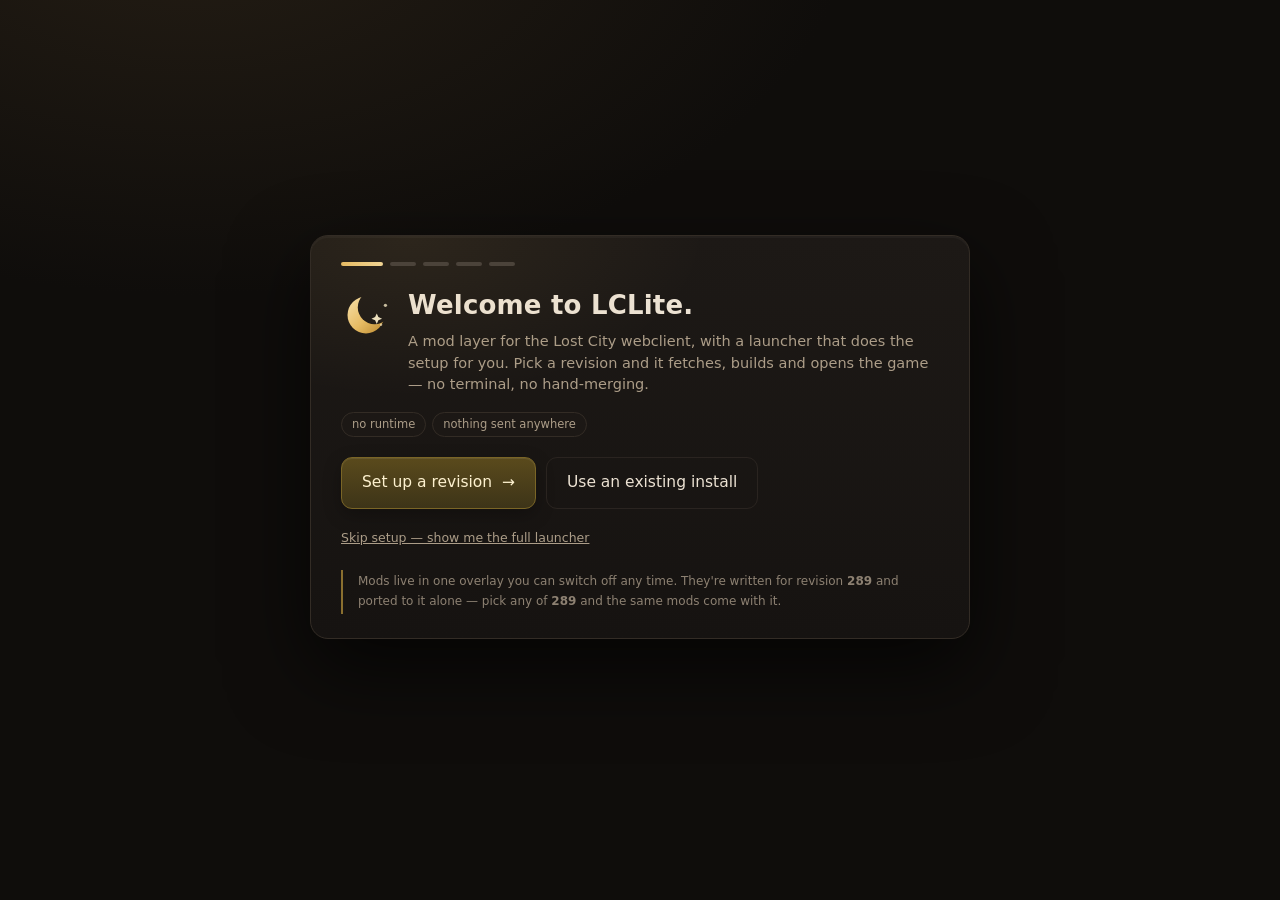
==== commit 7cb84eae: "launcher: one console at the top, and a smaller setup guide The console was three tabs (Task / Serve" ====
--- a/launcher/ui/index.html
+++ b/launcher/ui/index.html
@@ -176,15 +176,24 @@
   .modlist{overflow:visible;padding-right:6px}
   .modlist .more{color:var(--dim2);font-size:11.5px;padding-top:6px;text-align:center}
 
-  /* ---------- console ---------- */
-  .console{margin:0 16px 16px;border:1px solid var(--line);border-radius:var(--radius);background:#0b0908;overflow:hidden;box-shadow:var(--shadow)}
-  .console .head{display:flex;gap:8px;align-items:center;padding:8px 11px;border-bottom:1px solid var(--line);background:#141110;font-size:12px}
-  .tab{padding:4px 10px;border-radius:7px;border:1px solid transparent;color:var(--dim2);cursor:pointer;font-size:11.5px}
-  .tab:hover{color:var(--text)}
-  .tab.on{color:var(--text);border-color:#4a4034;background:#221d18}
-  .body{font-family:var(--mono);font-size:11.8px;line-height:1.55;padding:10px 12px;height:230px;overflow:auto;white-space:pre-wrap;color:#c9bfb0}
-  .body .err{color:var(--bad)} .body .step{color:var(--accent)} .body .cmd{color:#7fa6c8} .body .ok{color:var(--good)}
-  .console.min .body{height:0;padding:0 12px}
+  /* ---------- console (the one terminal, at the top of the dashboard) ---------- */
+  .console{margin:14px 16px 0;border:1px solid var(--line);border-radius:var(--radius);background:#0b0908;overflow:hidden;box-shadow:var(--shadow)}
+  .console .head{display:flex;gap:8px;align-items:center;padding:7px 11px;border-bottom:1px solid var(--line);background:#141110;font-size:12px}
+  .console .ctitle{color:var(--accent);font-size:11px;letter-spacing:1.3px;text-transform:uppercase}
+  .console input.logfilter{width:170px;padding:3px 9px;font-size:11.5px;border-radius:7px}
+  .console .body{font-family:var(--mono);font-size:11.5px;line-height:1.5;padding:8px 11px;height:160px;overflow:auto;white-space:pre-wrap;color:#c9bfb0}
+  /* One line = producer tag + text. The tag is what replaced the Task/Server/Bridge
+     tabs, so it must not be selectable noise when you copy a line out. */
+  .console .body .ln{display:flex;gap:8px;border-radius:4px;cursor:text}
+  .console .body .ln:hover{background:#ffffff09}
+  .console .body .ln .src{flex:0 0 42px;color:var(--dim);opacity:.95;user-select:none}
+  .console .body .ln .src.task{color:var(--accent)} .console .body .ln .src.world{color:#93bcdd}
+  .console .body .ln .src.bridge{color:#c6a3e4} .console .body .ln .src.lclite{color:var(--warn)}
+  .console .body .ln .txt{flex:1;min-width:0}
+  .console .body .ln.err .txt{color:var(--bad)} .console .body .ln.step .txt{color:var(--accent)}
+  .console .body .ln.cmd .txt{color:#7fa6c8} .console .body .ln.ok .txt{color:var(--good)}
+  .console .body .placeholder{color:var(--dim2);opacity:.75}
+  .console.min .body{height:0;padding:0 11px}
 
   /* ---------- toasts ---------- */
   #toasts{position:fixed;right:18px;bottom:18px;display:flex;flex-direction:column;gap:8px;z-index:60;max-width:380px}
@@ -198,6 +207,9 @@
   .wcard{width:min(800px,100%);background:linear-gradient(180deg,#1d1916,#161311);border:1px solid var(--line);
     border-radius:18px;padding:26px 30px 24px;box-shadow:0 30px 80px #000a,0 2px 0 #ffffff08 inset;position:relative;overflow:hidden}
   .wcard:before{content:"";position:absolute;inset:-40% 40% 60% -30%;background:radial-gradient(closest-side,#e6bb6314,transparent);pointer-events:none}
+  /* The Welcome slide is one column of short lines; an 800px card around a
+     60-character measure leaves a third of it visibly empty. */
+  .wcard.narrow{width:min(660px,100%)}
   .steps{display:flex;gap:7px;margin:0 0 20px;position:relative}
   .steps i{width:26px;height:4px;border-radius:99px;background:#4b433a;transition:background .3s,width .3s;display:block}
   .steps i.on{background:linear-gradient(90deg,var(--accent),#f0d493);width:42px}
@@ -212,6 +224,13 @@
   .aside li{font-size:13px;color:var(--text);display:flex;gap:9px;align-items:center}
   .aside li span.i{width:22px;text-align:center;opacity:.95}
   .aside .foot{margin-top:13px;padding-top:11px;border-top:1px solid var(--line-soft);color:var(--dim2);font-size:11.5px;line-height:1.6}
+  /* the aside's paragraph with the mod list gone: no rule to divide it from */
+  .aside .foot.solo{margin-top:0;padding-top:0;border-top:0;font-size:12px;line-height:1.65}
+  /* The Welcome slide's aside is one paragraph now, so it is a callout rather than
+     a card with an empty middle: a rule on the left, no box, no padding to fill. It
+     sits under the actions rather than beside them — a single short paragraph in a
+     second column left the column looking empty. */
+  .aside.plain{border:0;border-left:2px solid var(--accent-dim);border-radius:0;background:none;padding:2px 0 2px 15px;max-width:70ch}
   .wtitle{font-size:26px;font-weight:600;letter-spacing:.2px;margin:0 0 6px}
   .wlede{color:var(--dim);font-size:14.5px;margin:0 0 20px;max-width:58ch}
   .wfoot{display:flex;gap:10px;align-items:center;margin-top:22px;padding-top:16px;border-top:1px solid var(--line-soft)}
@@ -250,14 +269,21 @@
   @keyframes spin{to{transform:rotate(360deg)}}
   .peek{margin-top:12px;background:#0d0b09;border:1px solid var(--line-soft);border-radius:9px;padding:9px 11px;
     font-family:var(--mono);font-size:11.4px;color:#a89c8c;max-height:92px;overflow:auto;white-space:pre-wrap}
-  .wcheck{display:flex;flex-wrap:wrap;gap:8px;margin-top:6px}
-  .wcheck span{border:1px solid var(--line);border-radius:999px;padding:4px 10px;font-size:12px;color:var(--dim);background:#1b1815}
   .kbd{border:1px solid var(--line);border-bottom-width:2px;border-radius:5px;padding:1px 5px;font-family:var(--mono);font-size:11px;color:var(--dim)}
   .linky{background:none;border:none;color:var(--dim);text-decoration:underline;cursor:pointer;padding:0;font-size:12.5px}
   .linky:hover{color:var(--accent)}
   .skeleton{height:120px;border-radius:12px;background:linear-gradient(90deg,#1b1815,#221e1a,#1b1815);background-size:200% 100%;animation:shimmer 1.4s ease-in-out infinite}
   @keyframes shimmer{0%{background-position:120% 0}100%{background-position:-120% 0}}
   .sronly{position:absolute;width:1px;height:1px;overflow:hidden;clip:rect(0 0 0 0)}
+
+  /* The joined card and the save list both need tags; the card's box is .gate.
+     (.wtag is shared: the save list marks a damaged file with it.) */
+  .wtag{font-size:10.5px;letter-spacing:.4px;padding:2px 7px;border-radius:6px;border:1px solid var(--line);color:var(--dim2)}
+  .wtag.ban{color:var(--bad);border-color:#4a2f2c}
+  .gate{border:1px solid var(--line);border-radius:10px;padding:11px 12px;margin-top:10px;background:#1b1714}
+  .gate h4{margin:0 0 5px;font-size:13px;display:flex;align-items:center;gap:8px}
+  .gate .wmeta{color:var(--dim2);font-size:11.5px;margin-top:7px;display:flex;gap:9px;flex-wrap:wrap;align-items:center}
+  .gate .wmeta .mono{font-family:var(--mono)}
 </style>
 </head>
 <body>
@@ -266,14 +292,16 @@
 
 <script>
 const TOKEN = "__LCLITE_TOKEN__";
-let S = null, sel = null, view = "auto", logWhich = "job", busyJob = null;
-let cursors = { job: 0, server: 0, proxy: 0 }, mainLog = [];
+let S = null, sel = null, view = "auto";
+// One cursor for the one console, plus the job's own (the wizard reads a job's
+// status and step; its lines arrive on the console like everything else).
+let cursors = { console: 0, job: 0 }, mainLog = [];
 let wiz = { step: 0, rev: null, path: "", jobId: null, phase: -1, error: "", mode: "fresh" };
 let folder = "";
 // Section signatures: a poll must never stomp on what you're doing (tick boxes,
 // typed ports, a selected checkbox), so each block re-renders only when the
 // data behind it actually changed.
-let sig = { revs: "", installs: "", mods: "" };
+let sig = { revs: "", installs: "", mods: "", join: "" };
 // How many mod rows show while the mod list is folded (the list is a fold of its
 // own, inside the LCLite mods section).
 const MOD_PREVIEW = 2;
@@ -294,7 +322,6 @@
 }
 const $ = id => document.getElementById(id);
 function esc(s){ return String(s == null ? "" : s).replace(/[&<>"]/g, c => ({ "&":"&amp;","<":"&lt;",">":"&gt;",'"':"&quot;" }[c])); }
-function mb(bytes){ return bytes ? (bytes/1048576).toFixed(1) + " MB" : ""; }
 function ago(ts){
   if (!ts || ts.startsWith("0001")) return "";
   const d = (Date.now() - new Date(ts).getTime()) / 1000;
@@ -315,7 +342,7 @@
 }
 async function act(fn, label, quiet){
   try { return await fn(); }
-  catch (e) { if (!quiet) toast((label ? label + ": " : "") + e.message, "bad"); mainLog.push(["err", "!! " + e.message]); throw e; }
+  catch (e) { if (!quiet) toast((label ? label + ": " : "") + e.message, "bad"); pushLog("err", "!! " + e.message, "lclite"); throw e; }
 }
 
 /* ---------------------------------------------------------------- state */
@@ -352,7 +379,6 @@
     wiz.step = INSTALLING;
     wiz.rev = job.install_id || wiz.rev;
     wiz.phase = phaseOf(job.step, job.lines || []);
-    busyJob = job.id;
     cursors.job = 0;
   }
 }
@@ -366,10 +392,10 @@
   const want = showWizard ? "wizard" : "main";
   if ($("root").dataset.view !== want) {
     $("root").dataset.view = want;
-    sig = { revs: "", installs: "", mods: "" };
+    sig = { revs: "", installs: "", mods: "", join: "" };
     sigWiz = "";
     $("root").innerHTML = showWizard ? wizardHTML() : mainHTML();
-    if (showWizard) renderWizard(); else { renderMain(true); wireRevScroll(); }
+    if (showWizard) renderWizard(); else { renderConsole(); renderMain(true); wireRevScroll(); }
     applySections();
     return;
   }
@@ -443,58 +469,59 @@
   document.querySelectorAll(".steps i").forEach((el, i) => {
     el.className = wiz.step === i ? "on" : (wiz.step > i ? "done" : "");
   });
+  // The card is narrower on the Welcome slide (see .wcard.narrow), so it has to be
+  // set here rather than in the step body: the card itself is the shell.
+  const card = document.querySelector(".wcard");
+  if (card) card.classList.toggle("narrow", wiz.step === WELCOME);
   // Don't rebuild the wizard on every poll: only when something it shows changed.
   // (Live phase ticks are done in place by renderPeek.)
   const s = [wiz.step, wiz.rev, wiz.error, (S.revs || []).length, (S.installs || []).length,
-             S.recommended, S.engine && S.engine.state, (S.overlay_revs || []).join(",")].join("|");
+             S.recommended, S.engine && S.engine.state, (S.overlay_revs || []).join(","),
+             (S.revs_full || []).join(",")].join("|");
   if (s === sigWiz) return;
   sigWiz = s;
   const rec = (S.revs || []).find(r => r.recommended) || (S.revs || [])[0];
   switch (wiz.step) {
     case WELCOME: {
       const modsRev = overlayRevs()[0];
+      // The revisions the overlay mods END TO END, from /api/state (see the Go side's
+      // fullyModdedRevs): a revision that only some of the corpus reaches is not one
+      // of these, so counting the declared list here would overstate what you get.
+      const fullRevs = (S.revs_full || []).filter(Boolean);
+      const modsRevs = fullRevs.length ? fullRevs : overlayRevs();
       b.innerHTML = `
-        <div class="wcols">
+        <div class="whero">
+          ${logo(52)}
           <div>
-            <div class="whero">
-              ${logo(52)}
-              <div>
-                <h1 class="wtitle">Welcome to LCLite.</h1>
-                <p class="wlede" style="margin-bottom:0">A mod layer for the Lost City webclient, with a launcher that
-                does the setup for you. Pick a revision and it fetches, builds and opens the game — no terminal, no
-                hand-merging.</p>
-              </div>
-            </div>
-            <div class="chips" style="margin:16px 0 20px">
-              <span class="chip">${mb(S.binary_size)} · no runtime</span>
-              <span class="chip">${(S.revs || []).length} revisions available</span>
-              <span class="chip">nothing sent anywhere</span>
-            </div>
-            <div class="row" style="gap:10px;flex-wrap:wrap">
-              <button class="primary big" onclick="wizGo(${PICK})">Set up a revision&nbsp; →</button>
-              <button class="big ghost" onclick="wizCustom()">Use an existing install</button>
-            </div>
-            <div style="margin-top:13px"><button class="linky" onclick="wizSkip()">Skip setup — show me the full launcher</button></div>
+            <h1 class="wtitle">Welcome to LCLite.</h1>
+            <p class="wlede" style="margin-bottom:0">A mod layer for the Lost City webclient, with a launcher that
+            does the setup for you. Pick a revision and it fetches, builds and opens the game — no terminal, no
+            hand-merging.</p>
           </div>
-          <aside class="aside">
-            <h5>What you get</h5>
-            <ul>
-              <li><span class="i">☾</span>OSRS-style camera: zoom, rotate, chat scroll</li>
-              <li><span class="i">📈</span>XP drops and a level tracker</li>
-              <li><span class="i">🔮</span>HP / prayer / energy orbs</li>
-              <li><span class="i">🟩</span>True tile, roofs off, low detail</li>
-              <li><span class="i">🃏</span>TCG card packs, ${"6,376"} collectibles</li>
-            </ul>
-            <div class="foot">Mods live in one overlay you can switch off any time. They're written for revision
-            <b>${esc(modsRev)}</b> and ported to ${overlayRevs().length > 1 ? "the other revisions this build supports" : "it alone"} — pick any of
-            <b>${overlayRevs().map(esc).join(", ")}</b> and the same mods come with it.</div>
-          </aside>
-        </div>`;
+        </div>
+        <div class="chips" style="margin:16px 0 20px">
+          <span class="chip">no runtime</span>
+          ${fullRevs.length ? `<span class="chip" title="${esc(fullRevs.join(", "))} — every LCLite mod applies on these">${fullRevs.length} revisions available</span>` : ""}
+          <span class="chip">nothing sent anywhere</span>
+        </div>
+        <div class="row" style="gap:10px;flex-wrap:wrap">
+          <button class="primary big" onclick="wizGo(${PICK})">Set up a revision&nbsp; →</button>
+          <button class="big ghost" onclick="wizCustom()">Use an existing install</button>
+        </div>
+        <div style="margin-top:18px"><button class="linky" onclick="wizSkip()">Skip setup — show me the full launcher</button></div>
+        <aside class="aside plain" style="margin-top:22px">
+          <div class="foot solo">Mods live in one overlay you can switch off any time. They're written for revision
+          <b>${esc(modsRev)}</b> and ported to ${modsRevs.length > 1 ? "the other revisions this build supports" : "it alone"} — pick any of
+          <b>${modsRevs.map(esc).join(", ")}</b> and the same mods come with it.</div>
+        </aside>`;
       break;
     }
     case PICK: {
       const playable = (S.revs || []).filter(r => r.engine && r.content);
       const rest = (S.revs || []).filter(r => !(r.engine && r.content));
+      // Every mod, or only the ones ported so far: the picker must not promise the
+      // full set on a revision the wizard's own count leaves out.
+      const full = new Set((S.revs_full || []).filter(Boolean));
       if (!wiz.rev && rec) wiz.rev = rec.name;
       b.innerHTML = `
         <h1 class="wtitle">Which Lost City revision would you like to use?</h1>
@@ -507,7 +534,7 @@
               <div class="n">${esc(r.name)}</div>
               <div class="grow">
                 <div>${r.recommended ? "Recommended" : "Lost City revision"} ${r.client ? "" : "<span class='t'>(server + content only)</span>"}</div>
-                <div class="t">${mods ? "LCLite mods available — camera, XP drops, orbs, true tile, TCG" : "vanilla upstream client, no LCLite mods yet (the overlay supports " + overlayRevs().map(esc).join(", ") + ")"}</div>
+                <div class="t">${mods ? (full.has(r.name) ? "LCLite mods available — camera, XP drops, orbs, true tile, TCG" : "some LCLite mods available — the rest hook code this revision does not have yet") : "vanilla upstream client, no LCLite mods yet (the overlay supports " + overlayRevs().map(esc).join(", ") + ")"}</div>
               </div>
               <div class="tick">✓</div>
             </div>`;
@@ -536,14 +563,7 @@
             <div class="phase"><span class="mark">✦</span>${mods ? "Apply the LCLite mods and build your client" : "Build the client bundle"}</div>
           </div>
         </div>
-        ${mods ? `<div class="card">
-          <h3>LCLite comes along <span class="grow"></span><span class="pill mods">on by default</span></h3>
-          <div class="wcheck">
-            <span>☾ OSRS camera</span><span>📈 XP drops</span><span>🔮 Stat orbs</span><span>🟩 True tile</span>
-            <span>🃏 TCG packs</span><span>🚀 GPU (beta)</span><span>⚙ F1 panel</span>
-          </div>
-          <div class="hint">Everything is a toggle afterwards — the F1 panel in-game, or this launcher's mod list.</div>
-        </div>` : `<div class="note">Heads up: the overlay has no corpus for revision ${esc(wiz.rev || "")} yet, so this revision installs vanilla. Mods are available on ${overlayRevs().map(esc).join(", ")} — you can install one of those later from the launcher.</div>`}
+        ${mods ? "" : `<div class="note">Heads up: the overlay has no corpus for revision ${esc(wiz.rev || "")} yet, so this revision installs vanilla. Mods are available on ${overlayRevs().map(esc).join(", ")} — you can install one of those later from the launcher.</div>`}
         <div class="hint">Around ${mods ? "1–3" : "1–2"} minutes on a normal connection. Everything stays in <span class="path">${esc(S.data_dir)}</span>.</div>
         <div class="wfoot">
           <button class="ghost" onclick="wizGo(${PICK})">Back</button>
@@ -566,7 +586,7 @@
               <button onclick="wizGo(${READY2GO})">Back</button>
               <button onclick="finishWizard()">Open the full launcher</button>
             </div>
-            <div class="hint">The full log is in the console below.</div>
+            <div class="hint">The full log is in the console at the top of the launcher.</div>
           </div>`
         : `<div class="phases">${phases.map((p, i) => `
             <div class="phase ${wiz.phase === i ? "active" : (wiz.phase > i ? "done" : "")}">
@@ -631,7 +651,7 @@
   wiz.step = INSTALLING; wiz.phase = 0; wiz.error = ""; render();
   try {
     const r = await api("install", { rev: wiz.rev, client: true, overlay: hasMods(wiz.rev) });
-    busyJob = r.job; cursors.job = 0;
+    cursors.job = 0;
     const job = await waitForJob(r.job);
     if (job.status !== "ok") { wiz.error = job.err || "install failed"; render(); return; }
     wiz.phase = 3;
@@ -642,15 +662,15 @@
     wiz.error = e.message; render();
   }
 }
+// Status only. The job's lines reach the page on the one console (the launcher
+// mirrors them there), so pushing them here as well would print every install line
+// twice — this reads the step for the phase ticks and advances its own cursor.
 async function waitForJob(id){
   for (;;) {
     const r = await api("job?id=" + encodeURIComponent(id) + "&since=" + cursors.job).catch(() => null);
     const job = r && r.job;
     if (!job) { await new Promise(s => setTimeout(s, 700)); continue; }
-    for (const ln of job.lines || []) {
-      cursors.job = Math.max(cursors.job, ln.n + 1);
-      pushLog(classify(ln.text), ln.text);
-    }
+    for (const ln of job.lines || []) cursors.job = Math.max(cursors.job, ln.n + 1);
     if (wiz.step === INSTALLING) {
       const p = phaseOf(job.step, job.lines || []);
       if (p > wiz.phase) wiz.phase = p;
@@ -704,8 +724,7 @@
     <header class="top">
       <div class="brand">${logo(22)}<div><b>LCLite</b> <span>launcher</span></div></div>
       <div class="meta">
-        <span>v${esc(S.version)}</span><span class="dotsep">·</span>
-        <span title="the entire launcher">${mb(S.binary_size)} single file</span>
+        <span>v${esc(S.version)}</span>
       </div>
       <span class="spacer"></span>
       <span class="chips">${tools}</span>
@@ -713,6 +732,20 @@
       <button class="ghost" onclick="openWizardAgain()">Setup guide</button>
       <button class="ghost" onclick="quitLauncher()">Quit</button>
     </header>
+
+    <div class="console" id="console">
+      <div class="head">
+        <span class="ctitle">Console</span>
+        <input class="logfilter" id="logfilter" type="text" placeholder="filter…" autocomplete="off" spellcheck="false" oninput="filterLog()">
+        <span class="meta" id="logcount"></span>
+        <span class="spacer"></span>
+        <span class="meta" id="jobstatus"></span>
+        <button class="ghost" id="logjump" style="display:none" onclick="logToBottom()">Latest ↓</button>
+        <button class="ghost" onclick="clearLog()">Clear</button>
+        <button class="ghost" onclick="toggleConsole()">Hide</button>
+      </div>
+      <div class="body" id="logbody" onscroll="logScrolled()"></div>
+    </div>
 
     <main class="grid">
       <div>
@@ -754,31 +787,17 @@
 
       <div>
         <section class="panel" data-sec="server">
-          <h2>Server<span class="grow"></span><span class="chip" style="text-transform:none;letter-spacing:0">this machine</span>${secToggle("server")}</h2>
+          <h2>Your Server<span class="grow"></span><span class="chip" style="text-transform:none;letter-spacing:0">this machine</span>${secToggle("server")}</h2>
           ${serverHTML()}
         </section>
 
         <section class="panel" data-sec="join">
-          <h2>Join server<span class="grow"></span><span class="chip" style="text-transform:none;letter-spacing:0">somewhere else</span>${secToggle("join")}</h2>
+          <h2>Join Server<span class="grow"></span><span class="chip" style="text-transform:none;letter-spacing:0">somewhere else</span>${secToggle("join")}</h2>
           ${joinHTML()}
         </section>
+
       </div>
     </main>
-
-    <div class="console" id="console">
-      <div class="head">
-        <div class="row" style="gap:4px">
-          <div class="tab on" data-which="job" onclick="setLog('job')">Task</div>
-          <div class="tab" data-which="server" onclick="setLog('server')">Server</div>
-          <div class="tab" data-which="proxy" onclick="setLog('proxy')">Bridge</div>
-        </div>
-        <span class="spacer"></span>
-        <span class="meta" id="jobstatus"></span>
-        <button class="ghost" onclick="clearLog()">Clear</button>
-        <button class="ghost" onclick="toggleConsole()">Hide</button>
-      </div>
-      <div class="body" id="logbody"></div>
-    </div>
   </div>`;
 }
 
@@ -1030,41 +1049,190 @@
         ports — the web port above, the game port (43594) and the setup page (8898) — and the launcher moves the last two out of the way if
         they're taken, which is how two revisions can run side by side. The first boot repacks the game cache and can take a minute.</div>
       </details>
-    </div>`;
-}
-
-// Joining someone else's world is a different job from running your own, so it
-// gets its own panel instead of being a footnote under the local server.
-// The everyday path is one field and one button; the bridge port and whose
-// client to serve are real choices but not first-run ones, so they fold away.
+    </div>
+    ${vaultHTML()}`;
+}
+
+// Joining somebody else's server is one job with one way to name the target: the
+// address. It always ends in the same place — your own built client, your mods,
+// tunnelled to that server — so there is one button, and no "whose client" to choose.
+//
+// Deliberately absent: an "open directly" escape hatch and a stop button. A
+// player who wants a plain browser tab has a browser; a player who wants to
+// join somewhere else presses Join, and pressing it again retargets the tunnel.
+// If a server will not take an LCLite client at all, the answer is the server's
+// own webclient in a browser, not a second button in here.
+//
+// While a bridge is UP the setup is hidden rather than left sitting there: an
+// address field and a Join button next to a live connection ask a question you have
+// already answered. What replaces them is the joined card — what you are serving, and
+// the two things you still need: the way in, and the way out.
 function joinHTML(){
   return `
-    <div class="card">
-      <label class="f">Server address</label>
-      <input type="text" id="remoteurl" placeholder="play.example.com:443">
-      <div class="hint" style="margin-top:5px">Hostname, IP or full URL — <span class="path">192.168.1.20:8888</span> and <span class="path">https://play.example.com</span> both work.</div>
-      <div class="row wrap" style="margin-top:11px">
-        <button class="primary" id="bridgebtn" onclick="startProxy()">Bridge &amp; play</button>
-        <button onclick="openDirect()">Open directly</button>
-        <button id="stopbridgebtn" onclick="stopProxy()">Stop bridge</button>
+    <div class="card" id="joinbox">
+      <div id="joinsetup">
+        <label class="f">Server address</label>
+        <input type="text" id="remoteurl" placeholder="play.example.com:443">
+        <div class="hint" style="margin-top:5px">Hostname, IP or full URL — <span class="path">192.168.1.20:8888</span> and <span class="path">https://play.example.com</span> both work.</div>
+
+        <div class="row wrap" style="margin-top:12px">
+          <button class="primary" id="joinbtn" onclick="joinServer()">Join</button>
+        </div>
+        <div class="hint" id="joinwhat"></div>
+
+        <details class="block"><summary>Advanced — the port your client listens on</summary>
+          <div class="inner">
+            <div class="grid2">
+              <div><label class="f">Local port</label><input type="number" id="proxyport" min="1" max="65535" value="${S.proxy_port || 8890}"></div>
+            </div>
+            <div class="hint">The client dials whatever host served it, so the launcher listens here and bridges both the page and the game
+            socket to the address above. Your own built client answers <span class="path">/client/*</span> and <span class="path">/lclite/*</span>
+            — that is how your mods follow you onto someone else's world. A server that pins <b>allowedOrigin</b> can refuse a bridged socket;
+            that server is one to open in a browser instead.</div>
+          </div>
+        </details>
       </div>
-      <div class="hint" id="bridgehint"></div>
-      <details class="block"><summary>Advanced — bridge port and whose client to serve</summary>
-        <div class="inner">
-          <div class="grid2">
-            <div><label class="f">Bridge port</label><input type="number" id="proxyport" min="1" max="65535" value="${S.proxy_port || 8890}"></div>
-            <div><label class="f">Serve my build</label>
-              <select id="proxylocal">
-                <option value="0">no — use their client</option>
-                <option value="1">yes — my client, their world</option>
-              </select></div>
-          </div>
-          <div class="hint">The client dials whatever host served it, so the bridge tunnels both the page and the game socket to that address.
-          <b>Serve my build</b> swaps in your own built client, which is how your mods follow you onto someone else's world.
-          A server that pins <b>allowedOrigin</b> can refuse a bridged socket — open it directly instead.</div>
+      <div id="joinedcard"></div>
+    </div>`;
+}
+
+// The joined card: what you are serving, and where it is going.
+//
+// Everything here comes from the launcher's own state — the address the bridge really
+// dials, and the tree it is serving — because nothing is negotiated with the far end.
+// A server nobody has described to us is exactly what it looks like: an address.
+function joinedHTML(p){
+  const j = p.joined || {};
+  const addr = j.addr || p.target || "that server";
+
+  const mine = [];
+  if (j.install) mine.push(`serving <b>${esc(j.install)}</b>`);
+  if ((j.mods || []).length) mine.push(`${(j.mods || []).length} mod${(j.mods || []).length === 1 ? "" : "s"} applied`);
+  else mine.push("no mods applied");
+
+  return `
+    <div class="gate">
+      <h4><span class="pill good">joined</span> ${esc(addr)}</h4>
+      <div class="wmeta">
+        <span class="mono">${esc(addr)}</span>
+        <span>${mine.join(" · ")}</span>
+      </div>
+      <div class="row wrap" style="margin-top:10px">
+        <button class="primary" onclick="openBridgeClient()">Open your client</button>
+        <button class="ghost" onclick="stopProxy()">Leave</button>
+      </div>
+      <div class="hint" style="margin-top:8px">Your own build answers <span class="path">${esc(p.url || "")}</span> and everything else is tunnelled
+      to <span class="path">${esc(p.target || "")}</span>. <b>Leave</b> closes the tunnel and brings the setup back — <b>Join</b> on another
+      address retargets it without leaving.</div>
+    </div>`;
+}
+
+// "Open your client" is the bridge's own localhost address — the one serving YOUR
+// build — never the host's URL. That is the whole point of joining through the
+// launcher instead of opening a browser tab.
+function openBridgeClient(){
+  const p = S.proxy || {};
+  if (p.url) window.open(p.url, "_blank");
+}
+
+// Your characters — what is left of the save vault.
+//
+// A character is a file on the WORLD's disk, written by that world's login server;
+// the client never sees one, so "bring your character to another server" was never
+// a thing the launcher could honestly do — the file only means anything on a world
+// that already has your name on it. That feature (copy a character out to a vault,
+// import one in) is gone. See launcher/README.md.
+//
+// What is genuinely useful, and what this is: see who is on this world, notice a
+// damaged file before a world has to deal with it, and get to the folder so you can
+// copy or back up a character with tools that are better at it than a launcher is.
+function vaultHTML(){
+  return `
+    <details class="block" id="saves" ontoggle="if(this.open && !SV) loadSaves(false)">
+      <summary>Your characters — the save vault</summary>
+      <div class="inner">
+        <div class="hint" style="margin-top:0">
+          Every character lives on the <b>world's</b> disk (<span class="path">engine/data/players/…</span>), not in the client — the game
+          never sends one to you. So this is what a save folder is for: seeing who is on this world, spotting a damaged file, and opening
+          the folder to copy, back up or clean up a character yourself.
         </div>
-      </details>
-    </div>`;
+        <div class="row wrap" style="margin-top:9px">
+          <button class="primary" onclick="openSaveFolder()">Open save folder</button>
+          <button class="ghost" onclick="loadSaves(true)">Refresh</button>
+        </div>
+        <div id="savelist" style="margin-top:9px"><div class="empty">open this to load your characters</div></div>
+      </div>
+    </details>`;
+}
+
+/* ---- your characters -------------------------------------------------------
+
+   A save is a file on the HOST's disk; the client never sees one, and the launcher
+   does not move it between worlds (see the save section in launcher/README.md). What
+   is left is the honest part: the characters a world has, and the folder they live
+   in. */
+let SV = null;                 // the save list for the selected install
+
+/* ---- joining ---------------------------------------------------------------- */
+
+// One verb, one way to name the target: the address. What you bring is always your
+// own built client, and the tunnel is the whole of the join — nothing about the far
+// end is negotiated, so there is nothing else to ask for.
+async function joinServer(){
+  const i = currentInstall();
+  if (!i) { toast("Install a revision first — you need a client to play with.", "bad"); return; }
+
+  const addr = (($("remoteurl") || {}).value || "").trim();
+  if (!addr) { toast("Type the server's address — hostname, IP or full URL.", "bad"); return; }
+
+  await startProxy(addr);
+}
+
+/* ---- your characters ------------------------------------------------------- */
+
+async function loadSaves(loud){
+  const i = currentInstall();
+  if (!i) { if (loud) toast("Pick an install first.", "bad"); return; }
+  try {
+    SV = await api("saves?install=" + encodeURIComponent(i.id));
+    renderSaves();
+    if (loud) toast(`${(SV.saves || []).length} characters in ${i.id}.`);
+  } catch (e) { if (loud) toast(e.message, "bad"); }
+}
+
+function renderSaves(){
+  const el = $("savelist");
+  if (!el) return;
+  if (!SV) { el.innerHTML = '<div class="empty">open this to load your characters</div>'; return; }
+  const list = SV.saves || [];
+  if (!list.length) {
+    el.innerHTML = `<div class="empty">No characters in <b>${esc(SV.install)}</b> yet — log in once and one appears here.</div>`;
+    return;
+  }
+  // Read-only on purpose: the launcher shows you the file and hands you the folder.
+  // Copying, restoring and deleting a character are Explorer's job, and a launcher
+  // that deletes a player's progress is a bug waiting to happen.
+  const rows = list.map(s => `
+    <div class="modrow">
+      <div style="flex:1">
+        <div class="mname">${esc(s.username)} ${s.intact ? "" : '<span class="wtag ban" title="the engine would refuse this file — the checksum does not match its contents">damaged</span>'}</div>
+        <div class="mdesc">${(s.size / 1024).toFixed(1)} KB · ${ago(s.modified)}${s.problem ? ` · <span style="color:var(--bad)">${esc(s.problem)}</span>` : ""}</div>
+      </div>
+    </div>`).join("");
+  el.innerHTML = `<div class="hint" style="margin-top:0">${list.length} character${list.length === 1 ? "" : "s"} in
+    <span class="path">${esc(SV.dir)}</span>${SV.running ? ' — <b>this world is running</b>, so a character is rewritten when it logs out' : ""}</div>
+    <div class="modlist">${rows}</div>`;
+}
+
+// The one action: hand the folder to the desktop. The launcher makes the folder if
+// this world has never been logged into, so the button is never a dead end.
+async function openSaveFolder(){
+  const i = currentInstall();
+  if (!i) { toast("Pick an install first.", "bad"); return; }
+  try {
+    const r = await api("saves/reveal?install=" + encodeURIComponent(i.id));
+    toast(`Opened ${r.dir}`, "good");
+  } catch (e) { toast(e.message, "bad"); }
 }
 
 /* ---- one-revision-at-a-time stepper ------------------------------------- */
@@ -1162,16 +1330,53 @@
   }
   const pb = $("playbtn"); if (pb) pb.disabled = state === "running" || state === "starting";
   const sb = $("stopbtn"); if (sb) sb.disabled = !(state === "running" || state === "starting");
-  const bb = $("bridgebtn"); if (bb) bb.disabled = !!p.running;
-  const sbb = $("stopbridgebtn"); if (sbb) sbb.disabled = !p.running;
-  // The bridge has no card title to carry its state any more, so say it here —
-  // and say it live, or the panel claims "not bridging" while it is.
-  const bh = $("bridgehint");
-  if (bh) bh.innerHTML = p.running
-    ? `<span class="pill good">bridging</span> ${esc(p.target || "")} — <a href="${p.url || "#"}" target="_blank">open your client</a>`
-    : "Not bridging. <b>Bridge &amp; play</b> gives a remote server a localhost address so your browser can reach it.";
+
+  // What joining would send: the install you picked, and the mods its tree really
+  // has applied (the same source the join gate reads — not the ticked boxes, which
+  // can describe a set that was never built).
+  const i = currentInstall();
+  const jw = $("joinwhat");
+  if (jw) {
+    const applied = (i && i.mods_applied) || [];
+    jw.innerHTML = i
+      ? `Joining serves <b>${esc(i.id)}</b> — your own client, with the ${applied.length} mod${applied.length === 1 ? "" : "s"} applied in it${applied.length ? `: ${applied.map(esc).join(", ")}` : ""}.`
+      : "Pick an install on the left first — that is the client you join with.";
+  }
+
+  // The tunnel is the join panel's own business: renderJoinLive hides the setup
+  // while a bridge is up and fills the joined card in. It is a separate function so
+  // the poll can patch that panel without touching the address field you are typing in.
+  renderJoinLive();
+
   const port = $("port");
   if (port && !port.dataset.touched && (state === "running" || state === "starting") && e.port) port.value = e.port;
+}
+
+// The Join panel, patched in place like the server card.
+//
+// Two rules, both from the same reason: this panel holds inputs.
+//
+//  1. The setup block is only ever hidden/shown, never re-rendered — rebuilding it
+//     would throw away a half-typed address on every 2.5s poll.
+//  2. The joined card is rebuilt only when what it says has changed, keyed on the
+//     proxy state rather than the whole /api/state payload.
+function renderJoinLive(){
+  const p = S.proxy || {};
+  const setup = $("joinsetup");
+  if (setup) setup.style.display = p.running ? "none" : "";
+  const card = $("joinedcard");
+  if (!card) return;
+
+  // Nothing to describe once the tunnel is down, and the setup is back.
+  if (!p.running) {
+    if (sig.join) { sig.join = ""; card.innerHTML = ""; }
+    return;
+  }
+  const cur = currentInstall();
+  const s = JSON.stringify([p.running, p.joined || null, p.url || "", p.target || "", cur ? cur.id : ""]);
+  if (s === sig.join) return;
+  sig.join = s;
+  card.innerHTML = joinedHTML(p);
 }
 
 /* ---------------------------------------------------------------- actions */
@@ -1197,7 +1402,7 @@
   const field = $("port") || $("wizport");
   const port = parseInt((field && field.value) || "0", 10);
   const r = await act(() => api("run", { id: inst.id, port, open: true }), "play", true);
-  if (r) { setLog("server"); toast(`Starting ${inst.id} — the client opens when the world is up.`, "good"); }
+  if (r) toast(`Starting ${inst.id} — the client opens when the world is up.`, "good");
   await refresh();
 }
 async function stopServer(){ await act(() => api("stop", {}), "stop", true); toast("Server stopped."); await refresh(); }
@@ -1238,17 +1443,21 @@
   toast(wipe ? `${i.id} deleted — the folder is gone.` : `${i.id} removed from the list — files left in place.`, "good");
   await refresh();
 }
-async function startProxy(){
+// One button, one meaning. Joining always serves YOUR build: the install you
+// picked, with the mods its tree has applied. Pressing Join again retargets the
+// tunnel rather than asking the player to stop it first.
+async function startProxy(addr){
   const i = currentInstall();
-  const url = ($("remoteurl") || {}).value || "";
+  if (!i) { toast("Pick an install on the left — that is the client you join with.", "bad"); return; }
+  const url = (addr || ($("remoteurl") || {}).value || "").trim();
+  if (!url) { toast("Type the server's address.", "bad"); return; }
   const port = parseInt(($("proxyport") || {}).value || "8890", 10);
-  const local = ($("proxylocal") || {}).value === "1";
-  const r = await act(() => api("proxy/start", { url: url.trim(), port, local_client: local, id: local && i ? i.id : "" }), "bridge", true);
-  if (r) { setLog("proxy"); toast(`Bridge up — your client opens at ${r.url}`, "good"); }
+  if (S.proxy && S.proxy.running) { try { await api("proxy/stop", {}); } catch (e) { /* retarget anyway */ } }
+  const r = await act(() => api("proxy/start", { url, port, local_client: true, id: i.id }), "join", true);
+  if (r) toast(`Joined ${url} — your client opens at ${r.url}`, "good");
   await refresh();
 }
-async function stopProxy(){ await act(() => api("proxy/stop", {}), "bridge", true); toast("Bridge stopped."); await refresh(); }
-async function openDirect(){ const url = (($("remoteurl") || {}).value || "").trim(); if (!url) { toast("Type a server address first.", "bad"); return; } await act(() => api("open", { url }), "open", true); }
+async function stopProxy(){ await act(() => api("proxy/stop", {}), "join", true); toast("Left that server."); await refresh(); }
 function showTools(){
   const list = (S.tools || [])
     .map(t => `${t.name} ${String(t.version || "").replace(/^v/, "").replace(new RegExp("^" + t.name + "\\s*", "i"), "").replace(/^git version\s*/i, "").trim()}`)
@@ -1285,14 +1494,18 @@
   render();
 }
 function toggleConsole(){ const c = $("console"); if (c) c.classList.toggle("min"); }
-// The console lives in the dashboard, so hand the user over rather than
+// The console is at the top of the dashboard, so hand the user over rather than
 // pretending a button did something.
 function openConsoleNow(){
   view = "main";
   render();
-  toast("Still installing — the running log is in the console at the bottom.", "good");
-}
-function clearLog(){ mainLog = []; const b = $("logbody"); if (b) b.innerHTML = ""; }
+  const c = $("console");
+  if (c) { c.classList.remove("min"); c.scrollIntoView({ block: "start" }); }
+  toast("Still installing — the running log is the console at the top.", "good");
+}
+// Client-side only, on purpose: the server keeps its buffer, so clearing the page
+// does not make the next poll replay it (the cursor stays where it is).
+function clearLog(){ mainLog = []; renderConsole(); }
 async function quitLauncher(){
   if (!confirm("Close the launcher? A running world or bridge is stopped too.")) return;
   await act(() => api("quit", {}), "quit", true);
@@ -1300,10 +1513,12 @@
 }
 
 /* ---------------------------------------------------------------- console */
-function setLog(which){
-  logWhich = which;
-  document.querySelectorAll(".tab").forEach(t => t.classList.toggle("on", t.dataset.which === which));
-}
+// ONE console, one feed. The launcher merges every producer (jobs, the world, the
+// bridge) server-side behind a single cursor, so there is nothing to switch between
+// and no line can land in the "wrong" tab — each line just says where it came from.
+const SRC_LABEL = { task: "task", world: "world", bridge: "bridge", lclite: "lclite" };
+let logQuery = "", logFollow = true;
+
 function classify(text){
   if (text.startsWith("!!")) return "err";
   if (text.startsWith("== ")) return "step";
@@ -1311,31 +1526,112 @@
   if (/ready|is up|world ready|deployed/i.test(text)) return "ok";
   return "";
 }
-function pushLog(cls, text){
-  mainLog.push([cls, text]);
+// The URL in a line is usually the useful part of it (your client's address, the
+// bridge's, a clone URL), so it becomes a link. Text is escaped FIRST — only http(s)
+// survives as markup, which is what keeps a log line from injecting any.
+function linkify(text){
+  return esc(text).replace(/(https?:\/\/[^\s<>"']+)/g,
+    u => `<a href="${u}" target="_blank" rel="noreferrer">${u}</a>`);
+}
+function logLine(cls, text, src){
+  const d = document.createElement("div");
+  d.className = "ln" + (cls ? " " + cls : "");
+  d.dataset.src = src || "";
+  d.dataset.text = text;
+  d.title = "click to copy this line";
+  d.innerHTML = `<span class="src ${esc(src || "")}">${esc(SRC_LABEL[src] || src || "")}</span>`
+    + `<span class="txt">${linkify(text)}</span>`;
+  d.onclick = ev => {
+    // A link is a link, and copying a line you are selecting by hand would be rude.
+    if (ev.target.closest("a") || String(window.getSelection() || "")) return;
+    copyLine(text);
+  };
+  return d;
+}
+function copyLine(text){
+  if (navigator.clipboard && navigator.clipboard.writeText) {
+    navigator.clipboard.writeText(text).then(() => toast("Line copied.", "good"),
+      () => toast("Could not copy that.", "bad"));
+  } else {
+    toast("Copying needs the page in a browser window.", "bad");
+  }
+}
+function logMatch(d){
+  if (!logQuery) return true;
+  return (d.dataset.src || "").includes(logQuery) || (d.dataset.text || "").toLowerCase().includes(logQuery);
+}
+function pushLog(cls, text, src){
+  mainLog.push([cls, text, src]);
   if (mainLog.length > 2000) mainLog = mainLog.slice(-1200);
   const b = $("logbody");
   if (!b) return;
-  const d = document.createElement("div");
-  if (cls) d.className = cls;
-  d.textContent = text;
+  const ph = b.querySelector(".placeholder");
+  if (ph) ph.remove();
+  const d = logLine(cls, text, src);
+  if (!logMatch(d)) d.style.display = "none";
   b.appendChild(d);
   while (b.childElementCount > 1400) b.removeChild(b.firstChild);
-  b.scrollTop = b.scrollHeight;
+  // Following the tail is the default; scrolling up to read stops it (and the
+  // "Latest" button appears), because a feed that yanks itself back down is
+  // unreadable while a build runs.
+  if (logFollow) b.scrollTop = b.scrollHeight;
+  logCount();
+}
+function logScrolled(){
+  const b = $("logbody");
+  if (!b) return;
+  logFollow = b.scrollHeight - b.scrollTop - b.clientHeight < 24;
+  const j = $("logjump");
+  if (j) j.style.display = logFollow ? "none" : "";
+}
+function logToBottom(){
+  logFollow = true;
+  const b = $("logbody");
+  if (b) b.scrollTop = b.scrollHeight;
+  const j = $("logjump");
+  if (j) j.style.display = "none";
+}
+function filterLog(){
+  logQuery = (($("logfilter") || {}).value || "").trim().toLowerCase();
+  const b = $("logbody");
+  if (!b) return;
+  for (const d of b.querySelectorAll(".ln")) d.style.display = logMatch(d) ? "" : "none";
+  logCount();
+  if (logFollow) b.scrollTop = b.scrollHeight;
+}
+function logCount(){
+  const el = $("logcount");
+  if (!el) return;
+  if (!logQuery) { el.textContent = ""; return; }
+  const b = $("logbody");
+  const all = b ? b.querySelectorAll(".ln").length : 0;
+  const shown = b ? [...b.querySelectorAll(".ln")].filter(d => d.style.display !== "none").length : 0;
+  el.textContent = shown ? `${shown} of ${all}` : "no line matches";
+}
+// The console body is rebuilt empty whenever the whole view is (coming back from
+// the wizard), so replay what we have rather than losing the install you just
+// watched — and say something when there is nothing yet.
+function renderConsole(){
+  const b = $("logbody");
+  if (!b) return;
+  b.innerHTML = "";
+  if (!mainLog.length) {
+    const d = document.createElement("div");
+    d.className = "placeholder";
+    d.textContent = "nothing yet — installs, your world and the join bridge all report here";
+    b.appendChild(d);
+  }
+  for (const [cls, text, src] of mainLog) b.appendChild(logLine(cls, text, src));
+  filterLog();
+  if (logFollow) b.scrollTop = b.scrollHeight;
 }
 async function pollLog(){
   if (!S) return;
   try {
-    if (logWhich === "job") {
-      const r = await api("job?since=" + cursors.job + (busyJob ? "&id=" + encodeURIComponent(busyJob) : ""));
-      const j = r.job;
-      if (j) {
-        for (const ln of j.lines || []) { cursors.job = Math.max(cursors.job, ln.n + 1); pushLog(classify(ln.text), ln.text); }
-        if (j.status !== "running") busyJob = null;
-      }
-    } else {
-      const r = await api("log?which=" + logWhich + "&since=" + cursors[logWhich]);
-      for (const ln of r.lines || []) { cursors[logWhich] = Math.max(cursors[logWhich], ln.n + 1); pushLog(classify(ln.text), ln.text); }
+    const r = await api("log?since=" + cursors.console);
+    for (const ln of r.lines || []) {
+      cursors.console = Math.max(cursors.console, ln.n + 1);
+      pushLog(classify(ln.text), ln.text, ln.src);
     }
   } catch (e) {}
 }
